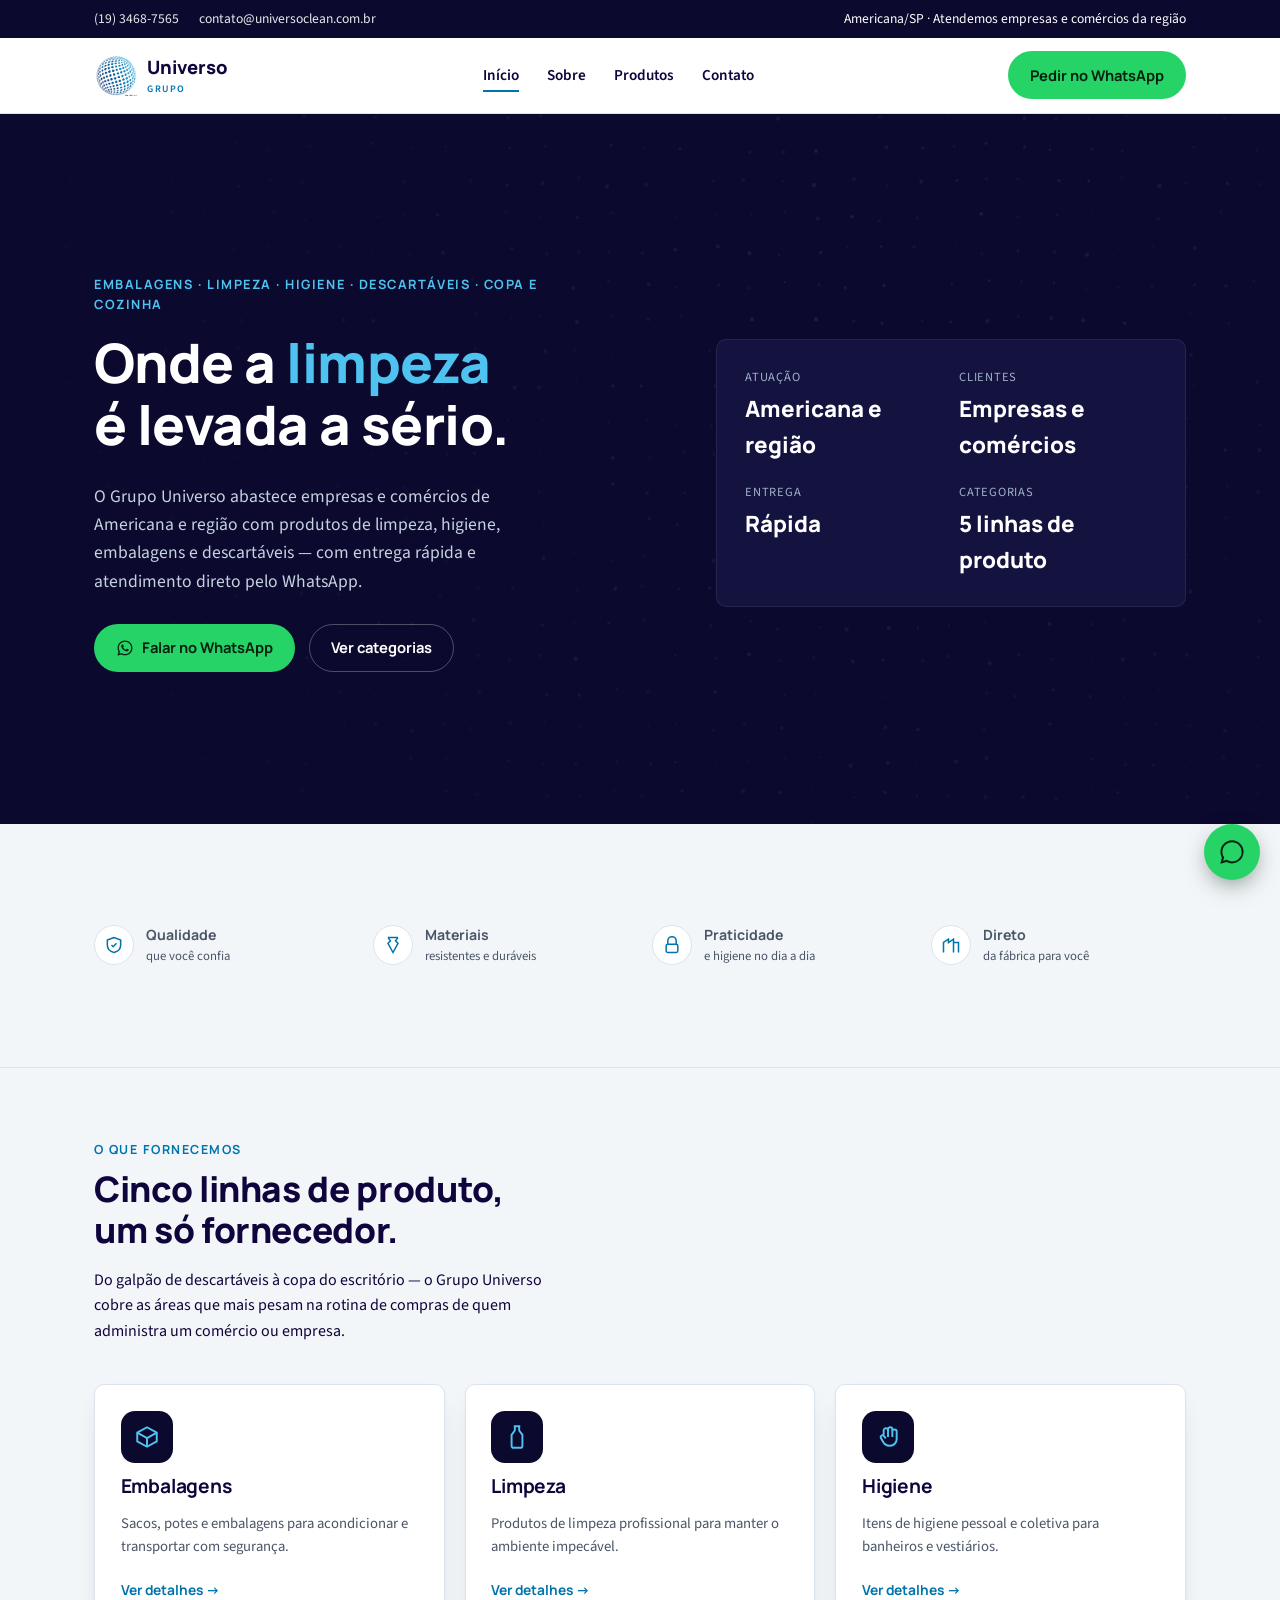
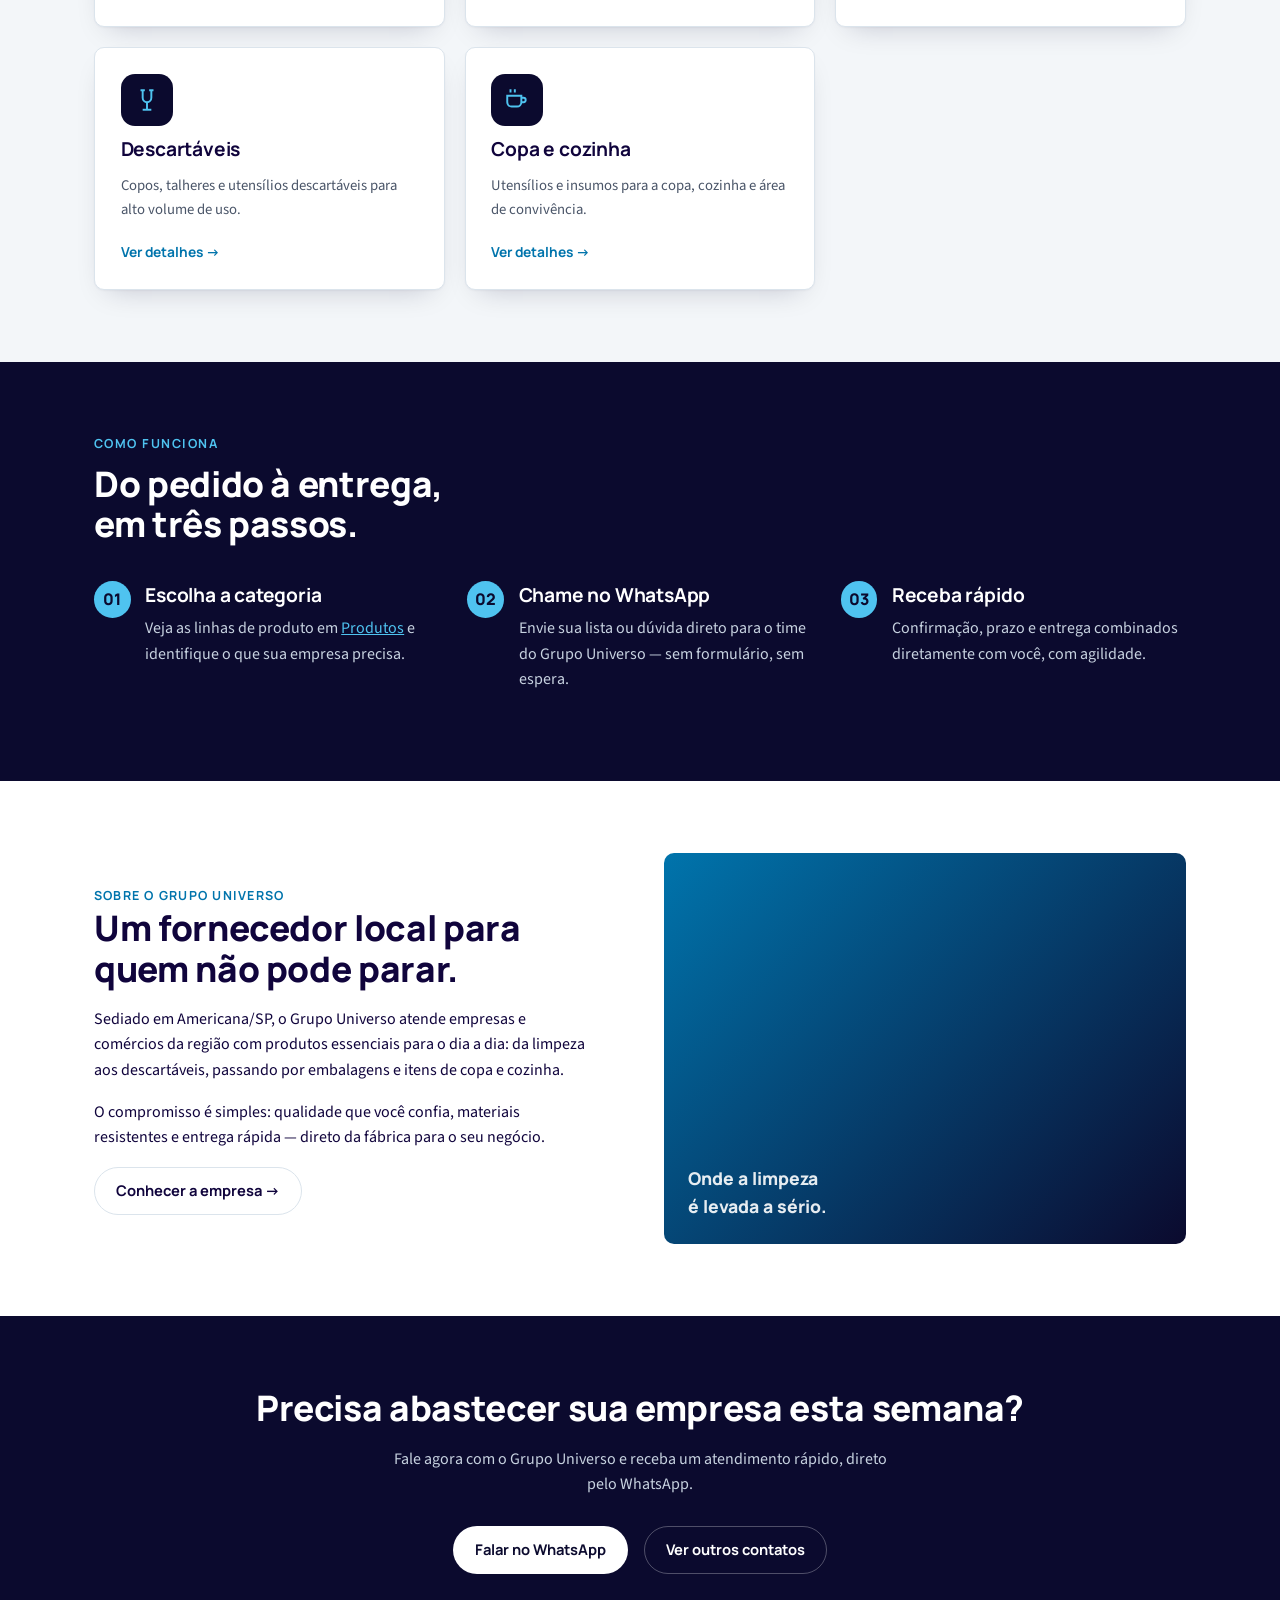
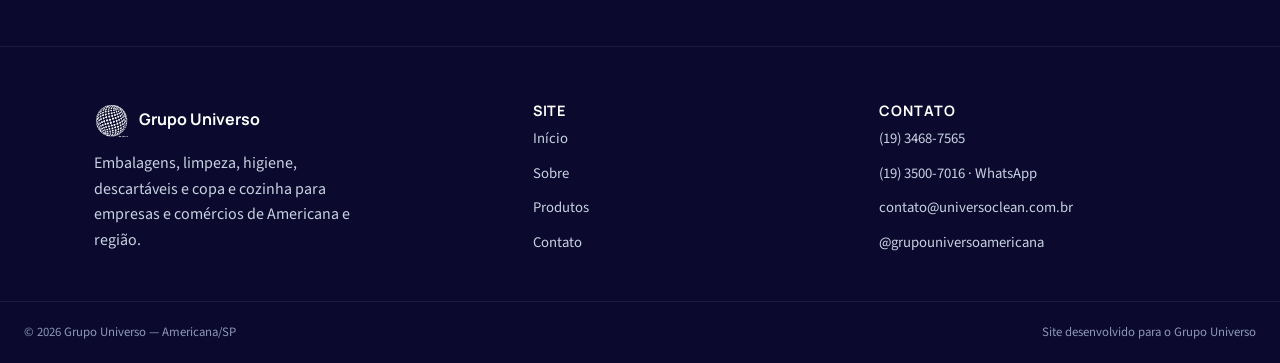
==== index.html @ 8474f7c8 "Site institucional Grupo Universo" ====
<!doctype html>
<html lang="pt-BR">
<head>
<meta charset="UTF-8">
<meta name="viewport" content="width=device-width, initial-scale=1.0">
<title>Grupo Universo — Embalagens, Limpeza e Descartáveis em Americana/SP</title>
<meta name="description" content="Grupo Universo: produtos de embalagens, limpeza, higiene, descartáveis e copa e cozinha para empresas e comércios. Entrega rápida em Americana/SP e região.">
<link rel="canonical" href="https://grupouniversoamericana.com/">
<meta property="og:type" content="website">
<meta property="og:locale" content="pt_BR">
<meta property="og:site_name" content="Grupo Universo">
<meta property="og:title" content="Grupo Universo — Embalagens, Limpeza e Descartáveis em Americana/SP">
<meta property="og:description" content="Produtos de embalagens, limpeza, higiene, descartáveis e copa e cozinha para empresas e comércios. Entrega rápida em Americana/SP e região.">
<meta property="og:url" content="https://grupouniversoamericana.com/">
<meta property="og:image" content="https://grupouniversoamericana.com/assets/logo.png">
<link rel="icon" href="assets/favicon-32.png" sizes="32x32">
<link rel="icon" href="assets/favicon-16.png" sizes="16x16">
<link rel="apple-touch-icon" href="assets/favicon-180.png">
<link rel="preconnect" href="https://fonts.googleapis.com">
<link rel="preconnect" href="https://fonts.gstatic.com" crossorigin>
<link href="https://fonts.googleapis.com/css2?family=Manrope:wght@700;800&family=Source+Sans+3:wght@400;600;700&display=swap" rel="stylesheet">
<link rel="stylesheet" href="css/style.css">
</head>
<body>

<div class="topbar">
  <div class="container">
    <div class="topbar-links">
      <a href="tel:+551934687565">(19) 3468-7565</a>
      <a href="mailto:contato@universoclean.com.br">contato@universoclean.com.br</a>
    </div>
    <div class="topbar-links">
      <span>Americana/SP · Atendemos empresas e comércios da região</span>
    </div>
  </div>
</div>

<header class="site">
  <div class="container">
    <a href="index.html" class="brand">
      <img src="assets/logo-icon.png" alt="">
      <span class="brand-word">Universo<span>Grupo</span></span>
    </a>
    <nav class="main" id="mainNav">
      <ul>
        <li><a href="index.html" aria-current="page">Início</a></li>
        <li><a href="sobre.html">Sobre</a></li>
        <li><a href="produtos.html">Produtos</a></li>
        <li><a href="contato.html">Contato</a></li>
      </ul>
    </nav>
    <div style="display:flex; align-items:center; gap:0.75rem;">
      <a class="btn btn-primary" href="https://wa.me/551935007016?text=Ol%C3%A1!%20Vim%20pelo%20site%20e%20quero%20fazer%20um%20pedido." target="_blank" rel="noopener">
        Pedir no WhatsApp
      </a>
      <button class="nav-toggle" id="navToggle" aria-label="Abrir menu" aria-expanded="false" aria-controls="mainNav">
        <svg viewBox="0 0 24 24" fill="none" stroke="currentColor" stroke-width="2" stroke-linecap="round"><line x1="3" y1="6" x2="21" y2="6"/><line x1="3" y1="12" x2="21" y2="12"/><line x1="3" y1="18" x2="21" y2="18"/></svg>
      </button>
    </div>
  </div>
</header>

<section class="hero">
  <canvas class="dotfield" id="dotfield" aria-hidden="true"></canvas>
  <div class="container">
    <div>
      <p class="eyebrow">Embalagens · Limpeza · Higiene · Descartáveis · Copa e cozinha</p>
      <h1>Onde a <em>limpeza</em> é levada a sério.</h1>
      <p class="lede">O Grupo Universo abastece empresas e comércios de Americana e região com produtos de limpeza, higiene, embalagens e descartáveis — com entrega rápida e atendimento direto pelo WhatsApp.</p>
      <div class="actions">
        <a class="btn btn-primary" href="https://wa.me/551935007016?text=Ol%C3%A1!%20Vim%20pelo%20site%20e%20quero%20fazer%20um%20pedido." target="_blank" rel="noopener">
          <svg viewBox="0 0 24 24" fill="currentColor" width="18" height="18"><path d="M12.04 2C6.58 2 2.13 6.45 2.13 11.91c0 1.75.46 3.39 1.26 4.81L2 22l5.42-1.42a9.87 9.87 0 0 0 4.62 1.17h.01c5.46 0 9.9-4.45 9.9-9.91C21.96 6.45 17.5 2 12.04 2Zm0 18.06h-.01a8.2 8.2 0 0 1-4.18-1.14l-.3-.18-3.12.82.83-3.04-.2-.31a8.19 8.19 0 0 1-1.26-4.3c0-4.53 3.69-8.22 8.24-8.22 2.2 0 4.27.86 5.82 2.41a8.16 8.16 0 0 1 2.41 5.82c0 4.54-3.69 8.14-8.23 8.14Zm4.52-6.16c-.25-.12-1.47-.72-1.7-.81-.23-.08-.39-.12-.56.13-.17.25-.64.81-.78.97-.14.17-.29.19-.54.06-.25-.12-1.04-.38-1.98-1.22-.73-.65-1.23-1.45-1.37-1.7-.14-.25-.02-.38.11-.5.11-.11.25-.29.37-.43.12-.15.16-.25.25-.42.08-.17.04-.31-.02-.43-.06-.12-.56-1.34-.76-1.84-.2-.48-.41-.42-.56-.42-.14 0-.31-.02-.48-.02-.17 0-.43.06-.66.31-.23.25-.86.84-.86 2.05 0 1.21.88 2.38 1 2.54.12.17 1.73 2.64 4.19 3.7.59.25 1.04.4 1.4.52.59.19 1.12.16 1.54.1.47-.07 1.47-.6 1.68-1.18.21-.58.21-1.08.15-1.18-.06-.1-.23-.16-.48-.28Z"/></svg>
          Falar no WhatsApp
        </a>
        <a class="btn btn-ghost" style="color:#fff; border-color:rgba(255,255,255,0.28);" href="produtos.html">Ver categorias</a>
      </div>
    </div>
    <div class="fact-card">
      <dl>
        <div><dt>Atuação</dt><dd>Americana e região</dd></div>
        <div><dt>Clientes</dt><dd>Empresas e comércios</dd></div>
        <div><dt>Entrega</dt><dd>Rápida</dd></div>
        <div><dt>Categorias</dt><dd>5 linhas de produto</dd></div>
      </dl>
    </div>
  </div>
</section>

<section class="trust-strip">
  <div class="container">
    <div class="trust-item">
      <span class="icon"><svg viewBox="0 0 24 24" fill="none" stroke="currentColor" stroke-width="1.8"><path d="M12 3 4 6v6c0 4.4 3.2 7.9 8 9 4.8-1.1 8-4.6 8-9V6l-8-3Z"/><path d="m9 12 2 2 4-4"/></svg></span>
      <span><strong>Qualidade</strong><span>que você confia</span></span>
    </div>
    <div class="trust-item">
      <span class="icon"><svg viewBox="0 0 24 24" fill="none" stroke="currentColor" stroke-width="1.8"><path d="m6 3 3 4-3 3 6 11 6-11-3-3 3-4"/><path d="M6 3h12"/></svg></span>
      <span><strong>Materiais</strong><span>resistentes e duráveis</span></span>
    </div>
    <div class="trust-item">
      <span class="icon"><svg viewBox="0 0 24 24" fill="none" stroke="currentColor" stroke-width="1.8"><path d="M7 11V7a5 5 0 0 1 10 0v4"/><rect x="5" y="11" width="14" height="10" rx="2"/></svg></span>
      <span><strong>Praticidade</strong><span>e higiene no dia a dia</span></span>
    </div>
    <div class="trust-item">
      <span class="icon"><svg viewBox="0 0 24 24" fill="none" stroke="currentColor" stroke-width="1.8"><path d="M3 21V9l6-4v4l6-4v16"/><path d="M15 9h6v12"/><path d="M9 13h.01M9 17h.01M18 13h.01M18 17h.01"/></svg></span>
      <span><strong>Direto</strong><span>da fábrica para você</span></span>
    </div>
  </div>
</section>

<section class="on-paper">
  <div class="container">
    <div class="section-head">
      <span class="eyebrow">O que fornecemos</span>
      <h2>Cinco linhas de produto, um só fornecedor.</h2>
      <p>Do galpão de descartáveis à copa do escritório — o Grupo Universo cobre as áreas que mais pesam na rotina de compras de quem administra um comércio ou empresa.</p>
    </div>
    <div class="cat-grid">
      <article class="cat-card">
        <span class="icon"><svg viewBox="0 0 24 24" fill="none" stroke="currentColor" stroke-width="1.8"><path d="M21 8 12 3 3 8v8l9 5 9-5V8Z"/><path d="M3 8l9 5 9-5"/><path d="M12 13v8"/></svg></span>
        <h3>Embalagens</h3>
        <p>Sacos, potes e embalagens para acondicionar e transportar com segurança.</p>
        <a class="cat-link" href="produtos.html#embalagens">Ver detalhes →</a>
      </article>
      <article class="cat-card">
        <span class="icon"><svg viewBox="0 0 24 24" fill="none" stroke="currentColor" stroke-width="1.8"><path d="M9 2h6M10 2v4l-3 4v10a2 2 0 0 0 2 2h6a2 2 0 0 0 2-2V10l-3-4V2"/></svg></span>
        <h3>Limpeza</h3>
        <p>Produtos de limpeza profissional para manter o ambiente impecável.</p>
        <a class="cat-link" href="produtos.html#limpeza">Ver detalhes →</a>
      </article>
      <article class="cat-card">
        <span class="icon"><svg viewBox="0 0 24 24" fill="none" stroke="currentColor" stroke-width="1.8"><path d="M8 10V6a2 2 0 1 1 4 0v6M12 10V5a2 2 0 1 1 4 0v7M16 11V7a2 2 0 1 1 4 0v7c0 3.3-2.7 6-6 6h-1a6 6 0 0 1-5-2.7L5.4 13a1.7 1.7 0 0 1 2.7-2l1.9 2.3"/></svg></span>
        <h3>Higiene</h3>
        <p>Itens de higiene pessoal e coletiva para banheiros e vestiários.</p>
        <a class="cat-link" href="produtos.html#higiene">Ver detalhes →</a>
      </article>
      <article class="cat-card">
        <span class="icon"><svg viewBox="0 0 24 24" fill="none" stroke="currentColor" stroke-width="1.8"><path d="M8 3v7a4 4 0 0 0 8 0V3M6 3h4M14 3h4"/><path d="M12 14v7"/><path d="M8 21h8"/></svg></span>
        <h3>Descartáveis</h3>
        <p>Copos, talheres e utensílios descartáveis para alto volume de uso.</p>
        <a class="cat-link" href="produtos.html#descartaveis">Ver detalhes →</a>
      </article>
      <article class="cat-card">
        <span class="icon"><svg viewBox="0 0 24 24" fill="none" stroke="currentColor" stroke-width="1.8"><path d="M3 8h13v6a4 4 0 0 1-4 4H7a4 4 0 0 1-4-4V8Z"/><path d="M16 10h2a2 2 0 1 1 0 4h-2"/><path d="M6 2v3M10 2v3"/></svg></span>
        <h3>Copa e cozinha</h3>
        <p>Utensílios e insumos para a copa, cozinha e área de convivência.</p>
        <a class="cat-link" href="produtos.html#copa-cozinha">Ver detalhes →</a>
      </article>
    </div>
  </div>
</section>

<section class="on-navy">
  <div class="container">
    <div class="section-head">
      <span class="eyebrow">Como funciona</span>
      <h2>Do pedido à entrega, em três passos.</h2>
    </div>
    <div class="steps">
      <div class="step">
        <h3>Escolha a categoria</h3>
        <p>Veja as linhas de produto em <a href="produtos.html" style="color:var(--sky-400);">Produtos</a> e identifique o que sua empresa precisa.</p>
      </div>
      <div class="step">
        <h3>Chame no WhatsApp</h3>
        <p>Envie sua lista ou dúvida direto para o time do Grupo Universo — sem formulário, sem espera.</p>
      </div>
      <div class="step">
        <h3>Receba rápido</h3>
        <p>Confirmação, prazo e entrega combinados diretamente com você, com agilidade.</p>
      </div>
    </div>
  </div>
</section>

<section>
  <div class="container split">
    <div>
      <span class="eyebrow" style="color:var(--blue-600); font-family:var(--font-display); font-weight:700; letter-spacing:0.1em; text-transform:uppercase; font-size:0.78rem;">Sobre o Grupo Universo</span>
      <h2>Um fornecedor local para quem não pode parar.</h2>
      <p>Sediado em Americana/SP, o Grupo Universo atende empresas e comércios da região com produtos essenciais para o dia a dia: da limpeza aos descartáveis, passando por embalagens e itens de copa e cozinha.</p>
      <p>O compromisso é simples: qualidade que você confia, materiais resistentes e entrega rápida — direto da fábrica para o seu negócio.</p>
      <a class="btn btn-ghost" href="sobre.html">Conhecer a empresa →</a>
    </div>
    <div class="art-swatch">
      <span>Onde a limpeza<br>é levada a sério.</span>
    </div>
  </div>
</section>

<section class="cta-band">
  <div class="container">
    <h2>Precisa abastecer sua empresa esta semana?</h2>
    <p>Fale agora com o Grupo Universo e receba um atendimento rápido, direto pelo WhatsApp.</p>
    <div class="actions">
      <a class="btn btn-light" href="https://wa.me/551935007016?text=Ol%C3%A1!%20Vim%20pelo%20site%20e%20quero%20fazer%20um%20pedido." target="_blank" rel="noopener">Falar no WhatsApp</a>
      <a class="btn btn-ghost" style="color:#fff; border-color:rgba(255,255,255,0.28);" href="contato.html">Ver outros contatos</a>
    </div>
  </div>
</section>

<footer class="site">
  <div class="container">
    <div>
      <div class="footer-brand">
        <img src="assets/logo-icon.png" alt="">
        <strong>Grupo Universo</strong>
      </div>
      <p style="color:#c7d2e0; max-width:34ch;">Embalagens, limpeza, higiene, descartáveis e copa e cozinha para empresas e comércios de Americana e região.</p>
    </div>
    <div>
      <h4>Site</h4>
      <ul>
        <li><a href="index.html">Início</a></li>
        <li><a href="sobre.html">Sobre</a></li>
        <li><a href="produtos.html">Produtos</a></li>
        <li><a href="contato.html">Contato</a></li>
      </ul>
    </div>
    <div>
      <h4>Contato</h4>
      <ul>
        <li><a href="tel:+551934687565">(19) 3468-7565</a></li>
        <li><a href="https://wa.me/551935007016" target="_blank" rel="noopener">(19) 3500-7016 · WhatsApp</a></li>
        <li><a href="mailto:contato@universoclean.com.br">contato@universoclean.com.br</a></li>
        <li><a href="https://www.instagram.com/grupouniversoamericana/" target="_blank" rel="noopener">@grupouniversoamericana</a></li>
      </ul>
    </div>
  </div>
  <div class="footer-bottom">
    <span>© <span id="year"></span> Grupo Universo — Americana/SP</span>
    <span>Site desenvolvido para o Grupo Universo</span>
  </div>
</footer>

<a class="wa-float" href="https://wa.me/551935007016?text=Ol%C3%A1!%20Vim%20pelo%20site%20e%20quero%20fazer%20um%20pedido." target="_blank" rel="noopener" aria-label="Falar no WhatsApp">
  <svg viewBox="0 0 24 24" fill="currentColor"><path d="M12.04 2C6.58 2 2.13 6.45 2.13 11.91c0 1.75.46 3.39 1.26 4.81L2 22l5.42-1.42a9.87 9.87 0 0 0 4.62 1.17h.01c5.46 0 9.9-4.45 9.9-9.91C21.96 6.45 17.5 2 12.04 2Zm0 18.06h-.01a8.2 8.2 0 0 1-4.18-1.14l-.3-.18-3.12.82.83-3.04-.2-.31a8.19 8.19 0 0 1-1.26-4.3c0-4.53 3.69-8.22 8.24-8.22 2.2 0 4.27.86 5.82 2.41a8.16 8.16 0 0 1 2.41 5.82c0 4.54-3.69 8.14-8.23 8.14Z"/></svg>
</a>

<script src="js/main.js"></script>
</body>
</html>
---- css/style.css ----
/* =========================================================
   Grupo Universo — design system
   Paleta extraída da identidade real (logo + posts do Instagram):
   azul-royal #007EBA -> índigo profundo #10043C, âmbar de selo #F3B02E
   ========================================================= */

:root {
  /* cor */
  --navy-950: #0b0a2e;   /* fundo profundo (hero, rodapé) */
  --navy-900: #14123f;   /* superfície navy secundária */
  --navy-800: #1d1a52;   /* cards sobre navy */
  --ink: #10043c;        /* texto em fundo claro (cor real do wordmark) */
  --blue-600: #0074ac;   /* azul da marca (dos pontos do globo), ajustado para contraste AA em texto */
  --blue-500: #0068a4;
  --sky-400: #4fc3f0;    /* realce claro, títulos sobre navy */
  --amber-400: #f3b02e;  /* selo / CTA quente, uso comedido */
  --paper: #f3f6f9;      /* fundo claro, neutro frio */
  --paper-dim: #e7edf3;
  --white: #ffffff;
  --line: #dbe4ec;
  --text-dim: #4a5568;

  /* tipo */
  --font-display: "Manrope", "Segoe UI", sans-serif;
  --font-body: "Source Sans 3", "Segoe UI", sans-serif;

  /* layout */
  --max-w: 1140px;
  --radius: 10px;
  --shadow: 0 1px 2px rgba(11, 10, 46, 0.04), 0 12px 28px -14px rgba(11, 10, 46, 0.22);
}

* { box-sizing: border-box; }
html { scroll-behavior: smooth; }

body {
  margin: 0;
  background: var(--white);
  color: var(--ink);
  font-family: var(--font-body);
  line-height: 1.6;
  -webkit-font-smoothing: antialiased;
}

img { max-width: 100%; display: block; }

a { color: inherit; }

h1, h2, h3, h4 {
  font-family: var(--font-display);
  line-height: 1.15;
  margin: 0 0 0.5em;
  text-wrap: balance;
  letter-spacing: -0.01em;
}

h1 { font-size: clamp(2.1rem, 4.4vw, 3.4rem); font-weight: 800; }
h2 { font-size: clamp(1.6rem, 3vw, 2.2rem); font-weight: 800; }
h3 { font-size: 1.2rem; font-weight: 700; }

p { margin: 0 0 1em; max-width: 62ch; }
p.lede { font-size: 1.1rem; color: var(--text-dim); }

.container {
  max-width: var(--max-w);
  margin: 0 auto;
  padding: 0 1.5rem;
}

:focus-visible {
  outline: 3px solid var(--amber-400);
  outline-offset: 2px;
}

@media (prefers-reduced-motion: reduce) {
  html { scroll-behavior: auto; }
  * { animation-duration: 0.001ms !important; transition-duration: 0.001ms !important; }
}

/* ---------- top bar ---------- */
.topbar {
  background: var(--navy-950);
  color: var(--white);
  font-size: 0.85rem;
}
.topbar .container {
  display: flex;
  justify-content: space-between;
  align-items: center;
  gap: 1rem;
  padding-top: 0.5rem;
  padding-bottom: 0.5rem;
  flex-wrap: wrap;
}
.topbar a { text-decoration: none; opacity: 0.9; }
.topbar a:hover { opacity: 1; text-decoration: underline; }
.topbar .topbar-links { display: flex; gap: 1.25rem; flex-wrap: wrap; }

/* ---------- header / nav ---------- */
header.site {
  background: var(--white);
  border-bottom: 1px solid var(--line);
  position: sticky;
  top: 0;
  z-index: 40;
}
header.site .container {
  display: flex;
  align-items: center;
  justify-content: space-between;
  padding-top: 0.85rem;
  padding-bottom: 0.85rem;
}
.brand { display: flex; align-items: center; gap: 0.6rem; text-decoration: none; }
.brand img { height: 42px; width: auto; }
.brand-word { font-family: var(--font-display); font-weight: 800; font-size: 1.15rem; color: var(--ink); }
.brand-word span { display: block; font-family: var(--font-body); font-weight: 600; font-size: 0.62rem; letter-spacing: 0.14em; color: var(--blue-600); text-transform: uppercase; }

nav.main { display: flex; align-items: center; gap: 2rem; }
nav.main ul { list-style: none; display: flex; gap: 1.75rem; margin: 0; padding: 0; }
nav.main a {
  text-decoration: none;
  font-weight: 600;
  font-size: 0.95rem;
  color: var(--ink);
  padding: 0.3rem 0;
  border-bottom: 2px solid transparent;
}
nav.main a:hover, nav.main a[aria-current="page"] { border-color: var(--blue-600); }

.btn {
  display: inline-flex;
  align-items: center;
  gap: 0.5rem;
  font-family: var(--font-display);
  font-weight: 700;
  font-size: 0.92rem;
  padding: 0.7rem 1.3rem;
  border-radius: 100px;
  text-decoration: none;
  border: 1px solid transparent;
  cursor: pointer;
  white-space: nowrap;
}
.btn-primary { background: #25d366; color: #06210f; }
.btn-primary:hover { background: #1fbd5a; }
.btn-ghost { background: transparent; border-color: var(--line); color: var(--ink); }
.btn-ghost:hover { border-color: var(--blue-600); color: var(--blue-600); }
.btn-light { background: var(--white); color: var(--navy-950); }
.btn-light:hover { background: var(--paper-dim); }

.nav-toggle {
  display: none;
  background: none;
  border: 1px solid var(--line);
  border-radius: 8px;
  width: 42px;
  height: 42px;
  align-items: center;
  justify-content: center;
  cursor: pointer;
}
.nav-toggle svg { width: 20px; height: 20px; }

/* ---------- hero ---------- */
.hero {
  position: relative;
  background: var(--navy-950);
  color: var(--white);
  overflow: hidden;
}
.hero canvas.dotfield {
  position: absolute;
  inset: 0;
  width: 100%;
  height: 100%;
  opacity: 0.55;
}
.hero .container {
  position: relative;
  padding: 5.5rem 1.5rem 5rem;
  display: grid;
  grid-template-columns: 1.1fr 0.9fr;
  gap: 3rem;
  align-items: center;
}
.hero .eyebrow {
  font-family: var(--font-display);
  font-size: 0.8rem;
  font-weight: 700;
  letter-spacing: 0.12em;
  text-transform: uppercase;
  color: var(--sky-400);
  margin-bottom: 1rem;
}
.hero h1 { color: var(--white); }
.hero h1 em { color: var(--sky-400); font-style: normal; }
.hero p.lede { color: #c7d2e0; max-width: 46ch; }
.hero .actions { display: flex; gap: 0.9rem; margin-top: 1.75rem; flex-wrap: wrap; }
.hero .fact-card {
  background: var(--navy-900);
  border: 1px solid rgba(255,255,255,0.08);
  border-radius: var(--radius);
  padding: 1.75rem;
}
.hero .fact-card dl { display: grid; grid-template-columns: 1fr 1fr; gap: 1.25rem 1rem; margin: 0; }
.hero .fact-card dt { font-size: 0.78rem; color: #9fb0c9; text-transform: uppercase; letter-spacing: 0.06em; }
.hero .fact-card dd { margin: 0.2rem 0 0; font-family: var(--font-display); font-weight: 800; font-size: 1.4rem; color: var(--white); }

@media (max-width: 860px) {
  .hero .container { grid-template-columns: 1fr; padding-top: 3rem; padding-bottom: 3rem; }
}

/* ---------- trust strip ---------- */
.trust-strip { background: var(--paper); border-bottom: 1px solid var(--line); }
.trust-strip .container {
  padding: 1.75rem 1.5rem;
  display: grid;
  grid-template-columns: repeat(4, 1fr);
  gap: 1.5rem;
}
.trust-item { display: flex; align-items: center; gap: 0.75rem; }
.trust-item .icon {
  flex: none;
  width: 40px; height: 40px;
  border-radius: 50%;
  background: var(--white);
  border: 1px solid var(--line);
  display: flex; align-items: center; justify-content: center;
  color: var(--blue-600);
}
.trust-item .icon svg { width: 20px; height: 20px; }
.trust-item strong { display: block; font-size: 0.88rem; font-family: var(--font-display); }
.trust-item span { font-size: 0.8rem; color: var(--text-dim); }

@media (max-width: 860px) {
  .trust-strip .container { grid-template-columns: repeat(2, 1fr); }
}

/* ---------- section shell ---------- */
section { padding: 4.5rem 0; }
.section-head { max-width: 60ch; margin-bottom: 2.5rem; }
.section-head .eyebrow {
  font-family: var(--font-display);
  font-size: 0.78rem;
  font-weight: 700;
  letter-spacing: 0.12em;
  text-transform: uppercase;
  color: var(--blue-600);
  margin-bottom: 0.6rem;
  display: block;
}
.on-navy { background: var(--navy-950); color: var(--white); }
.on-navy p { color: #c7d2e0; }
.on-navy .section-head .eyebrow { color: var(--sky-400); }
.on-paper { background: var(--paper); }

/* ---------- category grid ---------- */
.cat-grid {
  display: grid;
  grid-template-columns: repeat(3, 1fr);
  gap: 1.25rem;
}
@media (max-width: 900px) {
  .cat-grid { grid-template-columns: repeat(2, 1fr); }
}
@media (max-width: 560px) {
  .cat-grid { grid-template-columns: 1fr; }
}
.cat-card {
  background: var(--white);
  border: 1px solid var(--line);
  border-radius: var(--radius);
  padding: 1.6rem;
  box-shadow: var(--shadow);
  display: flex;
  flex-direction: column;
  gap: 0.75rem;
}
.cat-card .icon {
  width: 52px; height: 52px;
  border-radius: 14px;
  background: var(--navy-950);
  color: var(--sky-400);
  display: flex; align-items: center; justify-content: center;
}
.cat-card .icon svg { width: 26px; height: 26px; }
.cat-card h3 { margin-bottom: 0.15rem; }
.cat-card p { font-size: 0.92rem; color: var(--text-dim); margin-bottom: 0.5rem; }
.cat-card .cat-link {
  margin-top: auto;
  font-family: var(--font-display);
  font-weight: 700;
  font-size: 0.86rem;
  color: var(--blue-600);
  text-decoration: none;
  display: inline-flex;
  align-items: center;
  gap: 0.35rem;
}
.cat-card .cat-link:hover { text-decoration: underline; }

/* ---------- steps ---------- */
.steps { display: grid; grid-template-columns: repeat(3, 1fr); gap: 1.75rem; counter-reset: step; }
.step { position: relative; padding-left: 3.2rem; }
.step::before {
  counter-increment: step;
  content: counter(step, decimal-leading-zero);
  position: absolute;
  left: 0; top: -0.2rem;
  font-family: var(--font-display);
  font-weight: 800;
  font-size: 1rem;
  color: var(--navy-950);
  background: var(--sky-400);
  width: 2.3rem; height: 2.3rem;
  border-radius: 50%;
  display: flex; align-items: center; justify-content: center;
}
@media (max-width: 780px) {
  .steps { grid-template-columns: 1fr; }
}

/* ---------- about teaser / split ---------- */
.split { display: grid; grid-template-columns: 1fr 1fr; gap: 3rem; align-items: center; }
.split img, .split .art { border-radius: var(--radius); }
.art-swatch {
  aspect-ratio: 4/3;
  border-radius: var(--radius);
  background: linear-gradient(135deg, var(--blue-600), var(--navy-950));
  position: relative;
  overflow: hidden;
  display: flex;
  align-items: flex-end;
  padding: 1.5rem;
}
.art-swatch span {
  font-family: var(--font-display);
  font-weight: 800;
  color: rgba(255,255,255,0.9);
  font-size: 1.1rem;
}
@media (max-width: 860px) {
  .split { grid-template-columns: 1fr; }
}

/* ---------- CTA band ---------- */
.cta-band {
  background: var(--navy-950);
  color: var(--white);
  text-align: center;
}
.cta-band h2 { color: var(--white); }
.cta-band p { color: #c7d2e0; margin: 0 auto 1.75rem; }
.cta-band .actions { display: flex; justify-content: center; gap: 1rem; flex-wrap: wrap; }

/* ---------- footer ---------- */
footer.site {
  background: var(--navy-950);
  color: #c7d2e0;
  border-top: 1px solid rgba(255,255,255,0.08);
}
footer.site .container {
  padding: 3.5rem 1.5rem 2rem;
  display: grid;
  grid-template-columns: 1.3fr 1fr 1fr;
  gap: 2.5rem;
}
footer.site h4 { color: var(--white); font-size: 0.9rem; text-transform: uppercase; letter-spacing: 0.06em; }
footer.site ul { list-style: none; margin: 0; padding: 0; display: flex; flex-direction: column; gap: 0.55rem; }
footer.site a { text-decoration: none; color: #c7d2e0; font-size: 0.92rem; }
footer.site a:hover { color: var(--white); }
.footer-brand { display: flex; align-items: center; gap: 0.6rem; margin-bottom: 0.9rem; }
.footer-brand img { height: 34px; filter: brightness(0) invert(1); }
.footer-brand strong { font-family: var(--font-display); color: var(--white); }
.footer-bottom {
  border-top: 1px solid rgba(255,255,255,0.08);
  padding: 1.25rem 1.5rem;
  font-size: 0.8rem;
  color: #8b98b3;
  display: flex;
  justify-content: space-between;
  flex-wrap: wrap;
  gap: 0.5rem;
}
@media (max-width: 780px) {
  footer.site .container { grid-template-columns: 1fr; }
}

/* ---------- whatsapp float ---------- */
.wa-float {
  position: fixed;
  right: 1.25rem;
  bottom: 1.25rem;
  z-index: 50;
  background: #25d366;
  color: #06210f;
  width: 56px;
  height: 56px;
  border-radius: 50%;
  display: flex;
  align-items: center;
  justify-content: center;
  text-decoration: none;
  box-shadow: 0 8px 24px -6px rgba(6, 33, 15, 0.55);
}
.wa-float svg { width: 28px; height: 28px; }

/* ---------- page hero (inner pages) ---------- */
.page-hero {
  background: var(--navy-950);
  color: var(--white);
  padding: 3.25rem 0;
}
.page-hero .eyebrow { color: var(--sky-400); font-family: var(--font-display); font-weight: 700; letter-spacing: 0.1em; text-transform: uppercase; font-size: 0.8rem; }
.page-hero h1 { color: var(--white); margin-top: 0.5rem; }
.page-hero p { color: #c7d2e0; }

/* ---------- product detail blocks ---------- */
.product-block {
  display: grid;
  grid-template-columns: 200px 1fr;
  gap: 2rem;
  align-items: start;
  padding: 2.5rem 0;
  border-bottom: 1px solid var(--line);
}
.product-block:last-child { border-bottom: none; }
.product-block .icon {
  width: 96px; height: 96px;
  border-radius: 20px;
  background: var(--navy-950);
  color: var(--sky-400);
  display: flex; align-items: center; justify-content: center;
}
.product-block .icon svg { width: 48px; height: 48px; }
.product-block ul.items {
  list-style: none;
  margin: 0.75rem 0 1rem;
  padding: 0;
  display: flex;
  flex-wrap: wrap;
  gap: 0.5rem;
}
.product-block ul.items li {
  background: var(--paper);
  border: 1px solid var(--line);
  border-radius: 100px;
  padding: 0.3rem 0.85rem;
  font-size: 0.85rem;
  color: var(--text-dim);
}
@media (max-width: 700px) {
  .product-block { grid-template-columns: 1fr; }
}

/* ---------- contact page ---------- */
.contact-grid { display: grid; grid-template-columns: 1fr 1fr; gap: 3rem; }
.contact-card {
  background: var(--paper);
  border: 1px solid var(--line);
  border-radius: var(--radius);
  padding: 1.75rem;
  display: flex;
  gap: 1rem;
  align-items: flex-start;
}
.contact-card .icon {
  flex: none;
  width: 44px; height: 44px;
  border-radius: 12px;
  background: var(--navy-950);
  color: var(--sky-400);
  display: flex; align-items: center; justify-content: center;
}
.contact-card .icon svg { width: 22px; height: 22px; }
.contact-card h3 { margin-bottom: 0.25rem; }
.contact-card a { color: var(--blue-600); text-decoration: none; font-weight: 600; }
.contact-card a:hover { text-decoration: underline; }
.contact-list { display: flex; flex-direction: column; gap: 1rem; }
.map-frame {
  border: 1px solid var(--line);
  border-radius: var(--radius);
  overflow: hidden;
  height: 100%;
  min-height: 320px;
}
.map-frame iframe { width: 100%; height: 100%; min-height: 320px; border: 0; }
@media (max-width: 860px) {
  .contact-grid { grid-template-columns: 1fr; }
}

/* ---------- mobile nav ---------- */
@media (max-width: 900px) {
  nav.main ul { display: none; }
  .nav-toggle { display: flex; }
  header.site .btn-primary { display: none; }
  nav.main.open ul {
    display: flex;
    flex-direction: column;
    position: absolute;
    top: 100%;
    left: 0;
    right: 0;
    background: var(--white);
    border-bottom: 1px solid var(--line);
    padding: 1rem 1.5rem 1.5rem;
    gap: 1rem;
    box-shadow: var(--shadow);
  }
  header.site { position: relative; }
  header.site .container { position: relative; }
}
@media (max-width: 560px) {
  .topbar .topbar-links:last-child { display: none; }
  .brand-word { font-size: 1rem; }
}
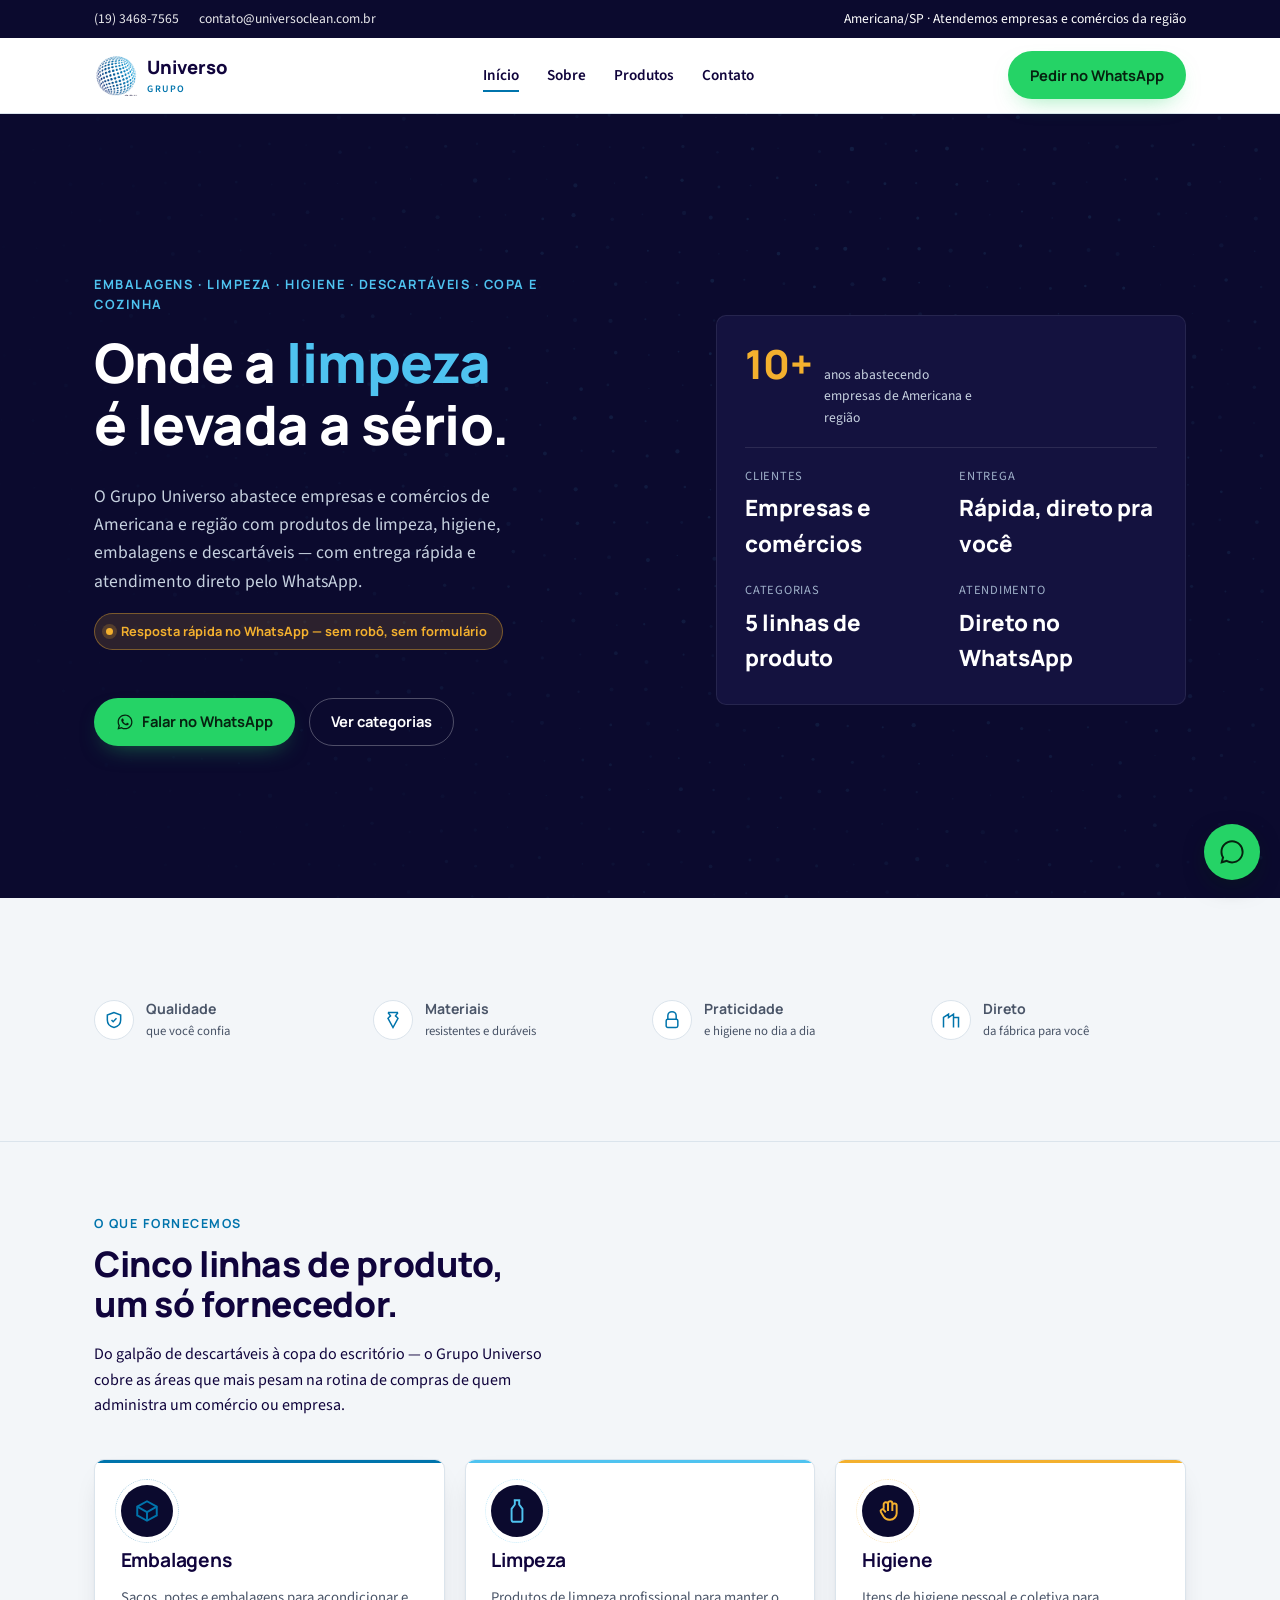
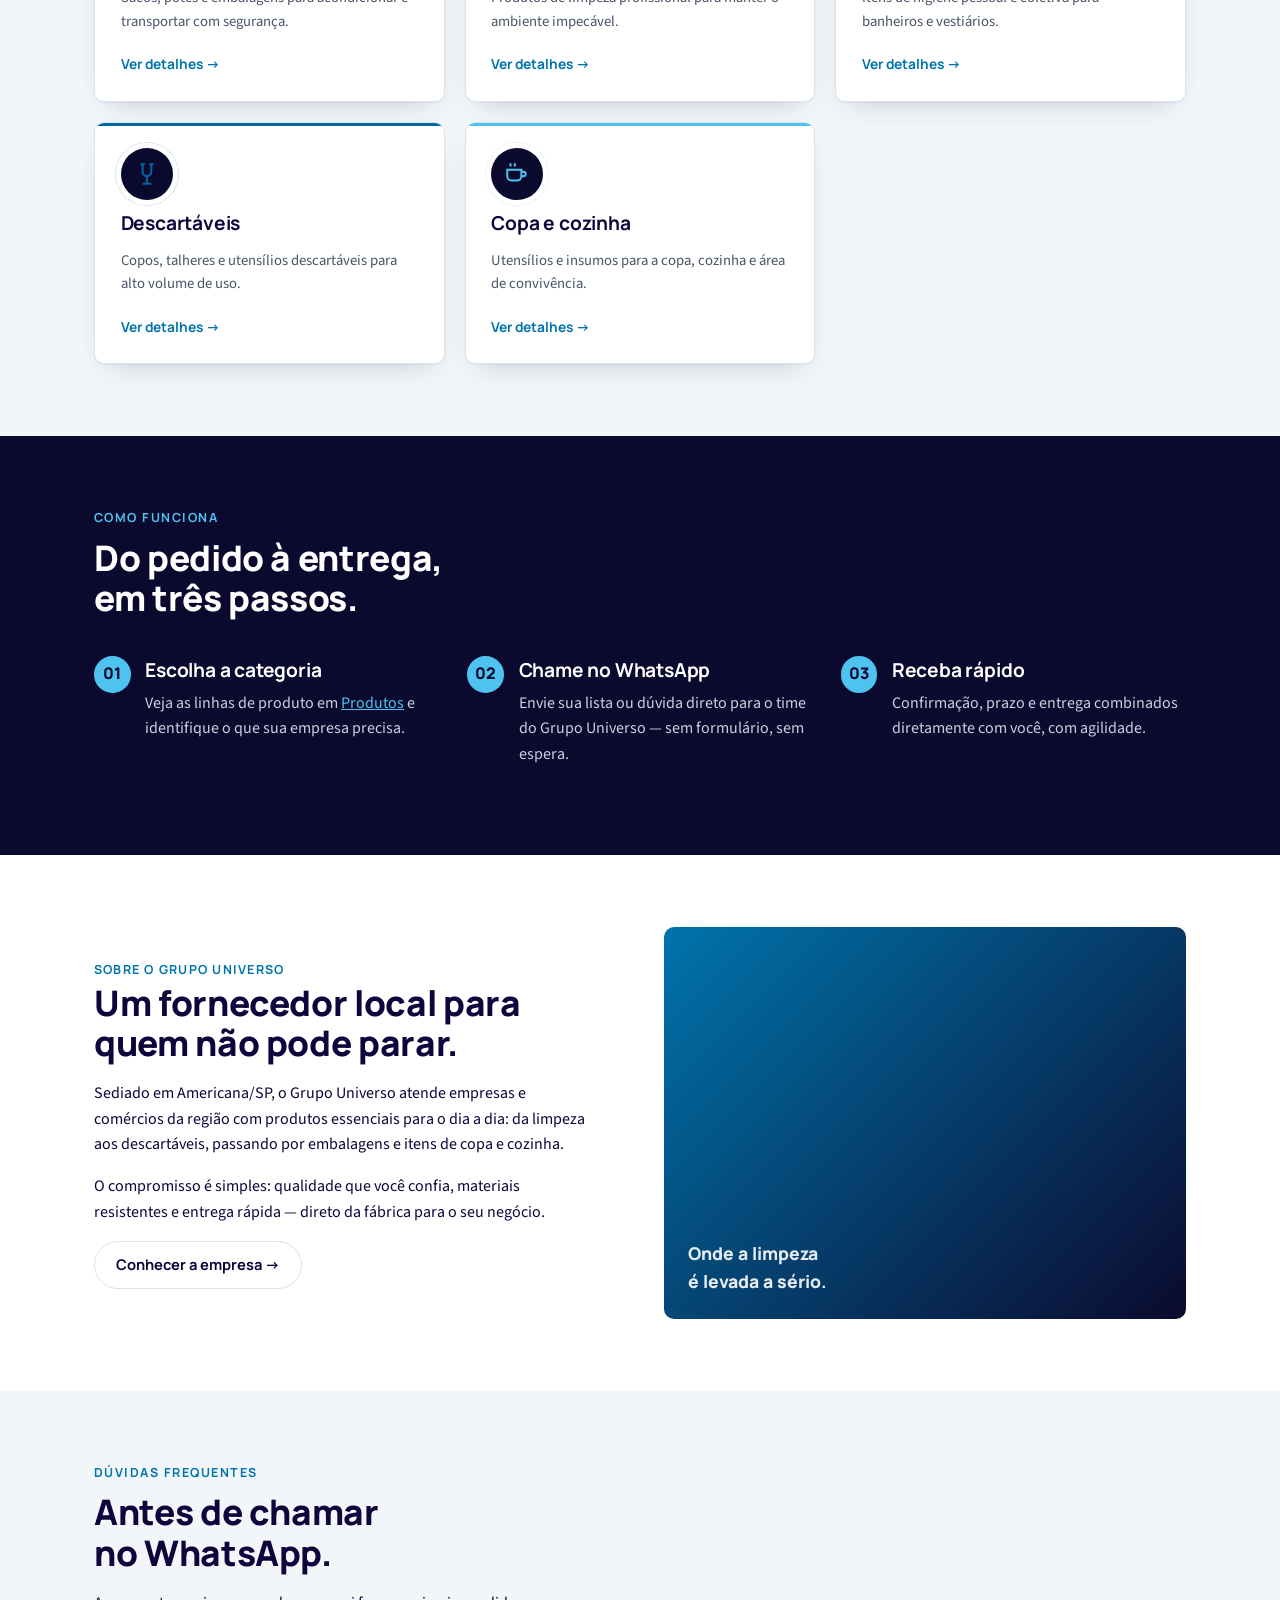
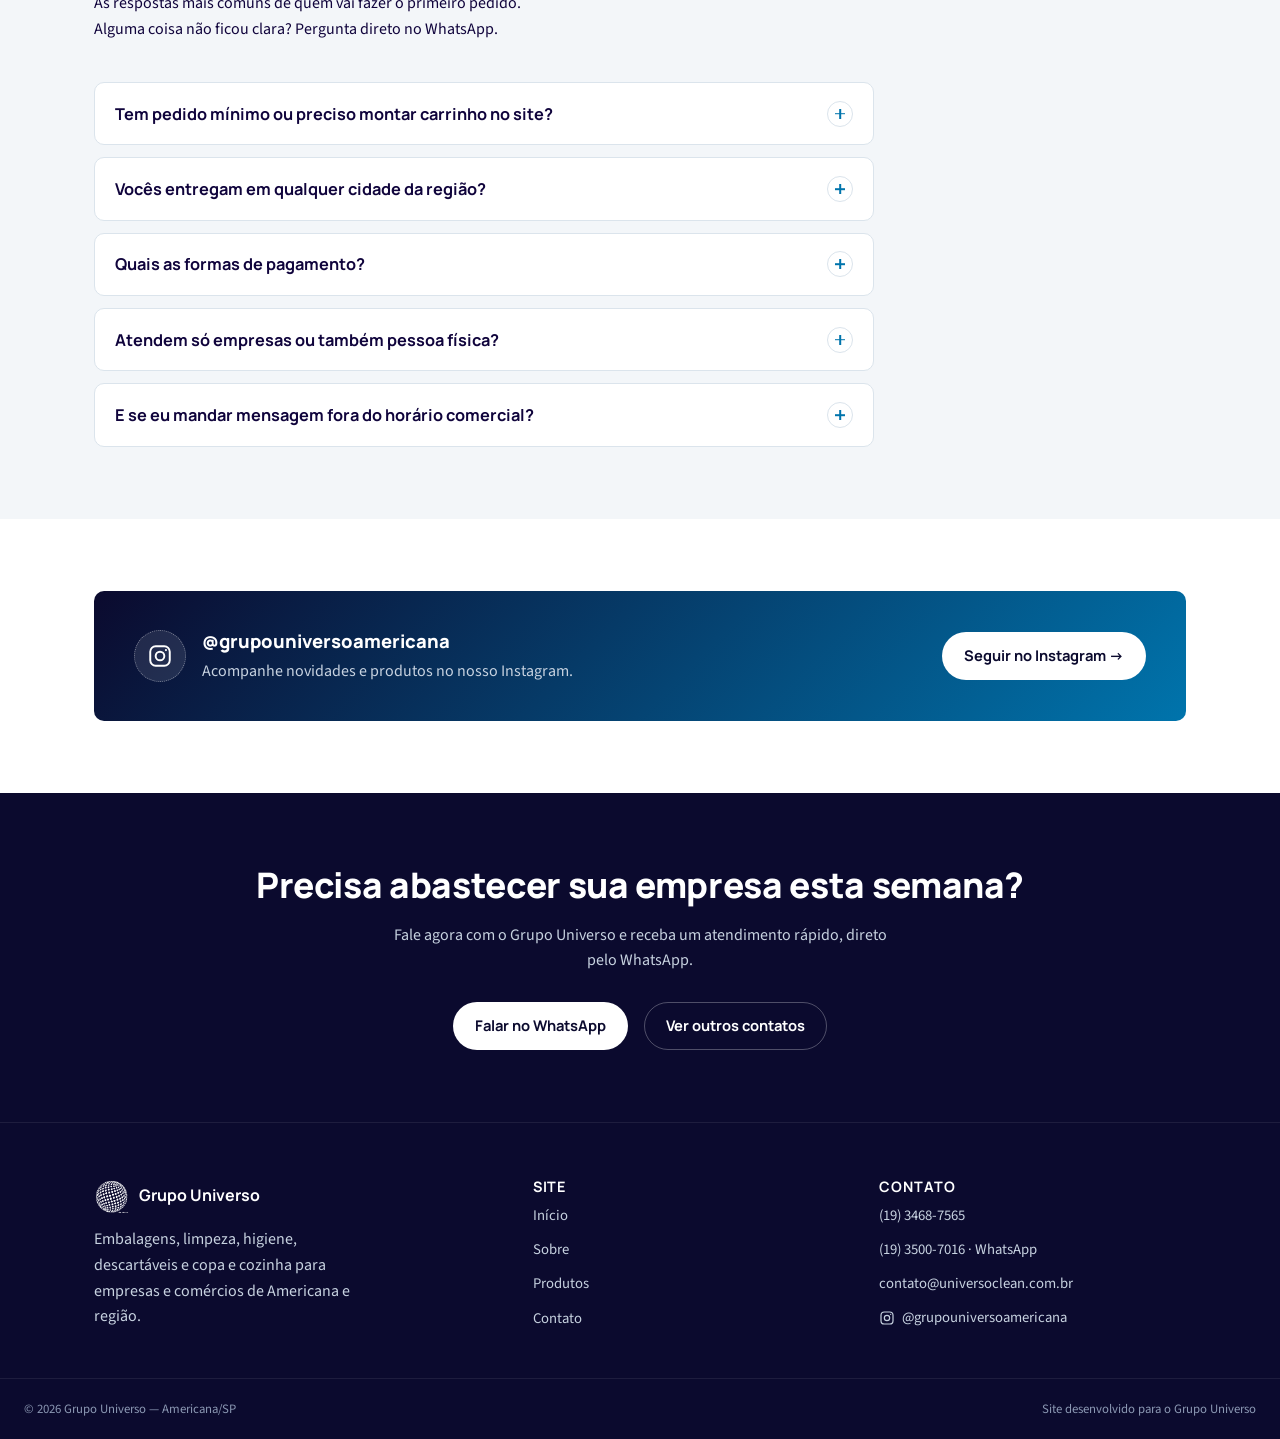
==== commit d2f64691: "Evolui design e conversão do site: identidade visual, FAQ, CTA mobile fixo - Ícones e divisores pass" ====
--- a/index.html
+++ b/index.html
@@ -20,6 +20,27 @@
 <link rel="preconnect" href="https://fonts.gstatic.com" crossorigin>
 <link href="https://fonts.googleapis.com/css2?family=Manrope:wght@700;800&family=Source+Sans+3:wght@400;600;700&display=swap" rel="stylesheet">
 <link rel="stylesheet" href="css/style.css">
+<script type="application/ld+json">
+{
+  "@context": "https://schema.org",
+  "@type": "Store",
+  "name": "Grupo Universo",
+  "image": "https://grupouniversoamericana.com/assets/logo.png",
+  "url": "https://grupouniversoamericana.com/",
+  "telephone": "+551934687565",
+  "email": "contato@universoclean.com.br",
+  "address": {
+    "@type": "PostalAddress",
+    "streetAddress": "Estrada da Servidão Bom Recreio, 530 — Galpão 05",
+    "addressLocality": "Americana",
+    "addressRegion": "SP",
+    "postalCode": "13478-840",
+    "addressCountry": "BR"
+  },
+  "areaServed": "Americana e região",
+  "sameAs": ["https://www.instagram.com/grupouniversoamericana/"]
+}
+</script>
 </head>
 <body>
 
@@ -67,6 +88,7 @@
       <p class="eyebrow">Embalagens · Limpeza · Higiene · Descartáveis · Copa e cozinha</p>
       <h1>Onde a <em>limpeza</em> é levada a sério.</h1>
       <p class="lede">O Grupo Universo abastece empresas e comércios de Americana e região com produtos de limpeza, higiene, embalagens e descartáveis — com entrega rápida e atendimento direto pelo WhatsApp.</p>
+      <span class="badge badge-amber" style="margin-bottom:1.25rem;"><span class="dot"></span>Resposta rápida no WhatsApp — sem robô, sem formulário</span>
       <div class="actions">
         <a class="btn btn-primary" href="https://wa.me/551935007016?text=Ol%C3%A1!%20Vim%20pelo%20site%20e%20quero%20fazer%20um%20pedido." target="_blank" rel="noopener">
           <svg viewBox="0 0 24 24" fill="currentColor" width="18" height="18"><path d="M12.04 2C6.58 2 2.13 6.45 2.13 11.91c0 1.75.46 3.39 1.26 4.81L2 22l5.42-1.42a9.87 9.87 0 0 0 4.62 1.17h.01c5.46 0 9.9-4.45 9.9-9.91C21.96 6.45 17.5 2 12.04 2Zm0 18.06h-.01a8.2 8.2 0 0 1-4.18-1.14l-.3-.18-3.12.82.83-3.04-.2-.31a8.19 8.19 0 0 1-1.26-4.3c0-4.53 3.69-8.22 8.24-8.22 2.2 0 4.27.86 5.82 2.41a8.16 8.16 0 0 1 2.41 5.82c0 4.54-3.69 8.14-8.23 8.14Zm4.52-6.16c-.25-.12-1.47-.72-1.7-.81-.23-.08-.39-.12-.56.13-.17.25-.64.81-.78.97-.14.17-.29.19-.54.06-.25-.12-1.04-.38-1.98-1.22-.73-.65-1.23-1.45-1.37-1.7-.14-.25-.02-.38.11-.5.11-.11.25-.29.37-.43.12-.15.16-.25.25-.42.08-.17.04-.31-.02-.43-.06-.12-.56-1.34-.76-1.84-.2-.48-.41-.42-.56-.42-.14 0-.31-.02-.48-.02-.17 0-.43.06-.66.31-.23.25-.86.84-.86 2.05 0 1.21.88 2.38 1 2.54.12.17 1.73 2.64 4.19 3.7.59.25 1.04.4 1.4.52.59.19 1.12.16 1.54.1.47-.07 1.47-.6 1.68-1.18.21-.58.21-1.08.15-1.18-.06-.1-.23-.16-.48-.28Z"/></svg>
@@ -76,31 +98,35 @@
       </div>
     </div>
     <div class="fact-card">
+      <div class="fact-highlight">
+        <strong>10+</strong>
+        <span>anos abastecendo empresas de Americana e região</span>
+      </div>
       <dl>
-        <div><dt>Atuação</dt><dd>Americana e região</dd></div>
         <div><dt>Clientes</dt><dd>Empresas e comércios</dd></div>
-        <div><dt>Entrega</dt><dd>Rápida</dd></div>
+        <div><dt>Entrega</dt><dd>Rápida, direto pra você</dd></div>
         <div><dt>Categorias</dt><dd>5 linhas de produto</dd></div>
+        <div><dt>Atendimento</dt><dd>Direto no WhatsApp</dd></div>
       </dl>
     </div>
   </div>
 </section>
 
 <section class="trust-strip">
-  <div class="container">
-    <div class="trust-item">
+  <div class="container stagger">
+    <div class="trust-item reveal">
       <span class="icon"><svg viewBox="0 0 24 24" fill="none" stroke="currentColor" stroke-width="1.8"><path d="M12 3 4 6v6c0 4.4 3.2 7.9 8 9 4.8-1.1 8-4.6 8-9V6l-8-3Z"/><path d="m9 12 2 2 4-4"/></svg></span>
       <span><strong>Qualidade</strong><span>que você confia</span></span>
     </div>
-    <div class="trust-item">
+    <div class="trust-item reveal">
       <span class="icon"><svg viewBox="0 0 24 24" fill="none" stroke="currentColor" stroke-width="1.8"><path d="m6 3 3 4-3 3 6 11 6-11-3-3 3-4"/><path d="M6 3h12"/></svg></span>
       <span><strong>Materiais</strong><span>resistentes e duráveis</span></span>
     </div>
-    <div class="trust-item">
+    <div class="trust-item reveal">
       <span class="icon"><svg viewBox="0 0 24 24" fill="none" stroke="currentColor" stroke-width="1.8"><path d="M7 11V7a5 5 0 0 1 10 0v4"/><rect x="5" y="11" width="14" height="10" rx="2"/></svg></span>
       <span><strong>Praticidade</strong><span>e higiene no dia a dia</span></span>
     </div>
-    <div class="trust-item">
+    <div class="trust-item reveal">
       <span class="icon"><svg viewBox="0 0 24 24" fill="none" stroke="currentColor" stroke-width="1.8"><path d="M3 21V9l6-4v4l6-4v16"/><path d="M15 9h6v12"/><path d="M9 13h.01M9 17h.01M18 13h.01M18 17h.01"/></svg></span>
       <span><strong>Direto</strong><span>da fábrica para você</span></span>
     </div>
@@ -114,32 +140,32 @@
       <h2>Cinco linhas de produto, um só fornecedor.</h2>
       <p>Do galpão de descartáveis à copa do escritório — o Grupo Universo cobre as áreas que mais pesam na rotina de compras de quem administra um comércio ou empresa.</p>
     </div>
-    <div class="cat-grid">
-      <article class="cat-card">
+    <div class="cat-grid stagger">
+      <article class="cat-card reveal">
         <span class="icon"><svg viewBox="0 0 24 24" fill="none" stroke="currentColor" stroke-width="1.8"><path d="M21 8 12 3 3 8v8l9 5 9-5V8Z"/><path d="M3 8l9 5 9-5"/><path d="M12 13v8"/></svg></span>
         <h3>Embalagens</h3>
         <p>Sacos, potes e embalagens para acondicionar e transportar com segurança.</p>
         <a class="cat-link" href="produtos.html#embalagens">Ver detalhes →</a>
       </article>
-      <article class="cat-card">
+      <article class="cat-card reveal">
         <span class="icon"><svg viewBox="0 0 24 24" fill="none" stroke="currentColor" stroke-width="1.8"><path d="M9 2h6M10 2v4l-3 4v10a2 2 0 0 0 2 2h6a2 2 0 0 0 2-2V10l-3-4V2"/></svg></span>
         <h3>Limpeza</h3>
         <p>Produtos de limpeza profissional para manter o ambiente impecável.</p>
         <a class="cat-link" href="produtos.html#limpeza">Ver detalhes →</a>
       </article>
-      <article class="cat-card">
+      <article class="cat-card reveal">
         <span class="icon"><svg viewBox="0 0 24 24" fill="none" stroke="currentColor" stroke-width="1.8"><path d="M8 10V6a2 2 0 1 1 4 0v6M12 10V5a2 2 0 1 1 4 0v7M16 11V7a2 2 0 1 1 4 0v7c0 3.3-2.7 6-6 6h-1a6 6 0 0 1-5-2.7L5.4 13a1.7 1.7 0 0 1 2.7-2l1.9 2.3"/></svg></span>
         <h3>Higiene</h3>
         <p>Itens de higiene pessoal e coletiva para banheiros e vestiários.</p>
         <a class="cat-link" href="produtos.html#higiene">Ver detalhes →</a>
       </article>
-      <article class="cat-card">
+      <article class="cat-card reveal">
         <span class="icon"><svg viewBox="0 0 24 24" fill="none" stroke="currentColor" stroke-width="1.8"><path d="M8 3v7a4 4 0 0 0 8 0V3M6 3h4M14 3h4"/><path d="M12 14v7"/><path d="M8 21h8"/></svg></span>
         <h3>Descartáveis</h3>
         <p>Copos, talheres e utensílios descartáveis para alto volume de uso.</p>
         <a class="cat-link" href="produtos.html#descartaveis">Ver detalhes →</a>
       </article>
-      <article class="cat-card">
+      <article class="cat-card reveal">
         <span class="icon"><svg viewBox="0 0 24 24" fill="none" stroke="currentColor" stroke-width="1.8"><path d="M3 8h13v6a4 4 0 0 1-4 4H7a4 4 0 0 1-4-4V8Z"/><path d="M16 10h2a2 2 0 1 1 0 4h-2"/><path d="M6 2v3M10 2v3"/></svg></span>
         <h3>Copa e cozinha</h3>
         <p>Utensílios e insumos para a copa, cozinha e área de convivência.</p>
@@ -155,16 +181,16 @@
       <span class="eyebrow">Como funciona</span>
       <h2>Do pedido à entrega, em três passos.</h2>
     </div>
-    <div class="steps">
-      <div class="step">
+    <div class="steps stagger">
+      <div class="step reveal">
         <h3>Escolha a categoria</h3>
         <p>Veja as linhas de produto em <a href="produtos.html" style="color:var(--sky-400);">Produtos</a> e identifique o que sua empresa precisa.</p>
       </div>
-      <div class="step">
+      <div class="step reveal">
         <h3>Chame no WhatsApp</h3>
         <p>Envie sua lista ou dúvida direto para o time do Grupo Universo — sem formulário, sem espera.</p>
       </div>
-      <div class="step">
+      <div class="step reveal">
         <h3>Receba rápido</h3>
         <p>Confirmação, prazo e entrega combinados diretamente com você, com agilidade.</p>
       </div>
@@ -173,7 +199,7 @@
 </section>
 
 <section>
-  <div class="container split">
+  <div class="container split reveal">
     <div>
       <span class="eyebrow" style="color:var(--blue-600); font-family:var(--font-display); font-weight:700; letter-spacing:0.1em; text-transform:uppercase; font-size:0.78rem;">Sobre o Grupo Universo</span>
       <h2>Um fornecedor local para quem não pode parar.</h2>
@@ -183,6 +209,55 @@
     </div>
     <div class="art-swatch">
       <span>Onde a limpeza<br>é levada a sério.</span>
+    </div>
+  </div>
+</section>
+
+<section class="on-paper" id="faq">
+  <div class="container">
+    <div class="section-head">
+      <span class="eyebrow">Dúvidas frequentes</span>
+      <h2>Antes de chamar no WhatsApp.</h2>
+      <p>As respostas mais comuns de quem vai fazer o primeiro pedido. Alguma coisa não ficou clara? Pergunta direto no WhatsApp.</p>
+    </div>
+    <div class="faq">
+      <details>
+        <summary>Tem pedido mínimo ou preciso montar carrinho no site?<span class="plus"></span></summary>
+        <p class="faq-a">Não trabalhamos com carrinho de compras online. Você manda sua lista pelo WhatsApp e a gente confirma na hora o que está disponível, o preço e o prazo — sem burocracia.</p>
+      </details>
+      <details>
+        <summary>Vocês entregam em qualquer cidade da região?<span class="plus"></span></summary>
+        <p class="faq-a">Atendemos Americana e cidades vizinhas. Chama no WhatsApp com o seu endereço que a gente confirma o prazo de entrega para o seu caso.</p>
+      </details>
+      <details>
+        <summary>Quais as formas de pagamento?<span class="plus"></span></summary>
+        <p class="faq-a">A forma de pagamento é combinada direto com você no WhatsApp, de acordo com o seu pedido.</p>
+      </details>
+      <details>
+        <summary>Atendem só empresas ou também pessoa física?<span class="plus"></span></summary>
+        <p class="faq-a">Nosso foco é abastecer empresas e comércios que compram em volume — restaurantes, escritórios, indústrias e afins. Ficou com dúvida se atendemos o seu caso? É só perguntar no WhatsApp.</p>
+      </details>
+      <details>
+        <summary>E se eu mandar mensagem fora do horário comercial?<span class="plus"></span></summary>
+        <p class="faq-a">Sem problema — pode mandar a qualquer hora. Respondemos assim que possível, geralmente ainda no mesmo dia útil.</p>
+      </details>
+    </div>
+  </div>
+</section>
+
+<section>
+  <div class="container">
+    <div class="social-cta">
+      <div class="social-text">
+        <span class="social-icon">
+          <svg viewBox="0 0 24 24" fill="none" stroke="currentColor" stroke-width="1.8"><rect x="3" y="3" width="18" height="18" rx="5"/><circle cx="12" cy="12" r="4"/><circle cx="17.5" cy="6.5" r="1" fill="currentColor" stroke="none"/></svg>
+        </span>
+        <div>
+          <span class="handle">@grupouniversoamericana</span>
+          <p>Acompanhe novidades e produtos no nosso Instagram.</p>
+        </div>
+      </div>
+      <a class="btn btn-light" href="https://www.instagram.com/grupouniversoamericana/" target="_blank" rel="noopener">Seguir no Instagram →</a>
     </div>
   </div>
 </section>
@@ -222,7 +297,7 @@
         <li><a href="tel:+551934687565">(19) 3468-7565</a></li>
         <li><a href="https://wa.me/551935007016" target="_blank" rel="noopener">(19) 3500-7016 · WhatsApp</a></li>
         <li><a href="mailto:contato@universoclean.com.br">contato@universoclean.com.br</a></li>
-        <li><a href="https://www.instagram.com/grupouniversoamericana/" target="_blank" rel="noopener">@grupouniversoamericana</a></li>
+        <li><a href="https://www.instagram.com/grupouniversoamericana/" target="_blank" rel="noopener" style="display:inline-flex; align-items:center; gap:0.4rem;"><svg viewBox="0 0 24 24" width="16" height="16" fill="none" stroke="currentColor" stroke-width="1.8"><rect x="3" y="3" width="18" height="18" rx="5"/><circle cx="12" cy="12" r="4"/><circle cx="17.5" cy="6.5" r="1" fill="currentColor" stroke="none"/></svg>@grupouniversoamericana</a></li>
       </ul>
     </div>
   </div>
@@ -236,6 +311,16 @@
   <svg viewBox="0 0 24 24" fill="currentColor"><path d="M12.04 2C6.58 2 2.13 6.45 2.13 11.91c0 1.75.46 3.39 1.26 4.81L2 22l5.42-1.42a9.87 9.87 0 0 0 4.62 1.17h.01c5.46 0 9.9-4.45 9.9-9.91C21.96 6.45 17.5 2 12.04 2Zm0 18.06h-.01a8.2 8.2 0 0 1-4.18-1.14l-.3-.18-3.12.82.83-3.04-.2-.31a8.19 8.19 0 0 1-1.26-4.3c0-4.53 3.69-8.22 8.24-8.22 2.2 0 4.27.86 5.82 2.41a8.16 8.16 0 0 1 2.41 5.82c0 4.54-3.69 8.14-8.23 8.14Z"/></svg>
 </a>
 
+<div class="mobile-cta-bar">
+  <a class="btn btn-ghost btn-icon" href="tel:+551934687565" aria-label="Ligar para o Grupo Universo">
+    <svg viewBox="0 0 24 24" width="20" height="20" fill="none" stroke="currentColor" stroke-width="1.8"><path d="M22 16.92v3a2 2 0 0 1-2.18 2 19.79 19.79 0 0 1-8.63-3.07 19.5 19.5 0 0 1-6-6 19.79 19.79 0 0 1-3.07-8.67A2 2 0 0 1 4.11 2h3a2 2 0 0 1 2 1.72c.13.96.36 1.9.68 2.81a2 2 0 0 1-.45 2.11L8.09 9.91a16 16 0 0 0 6 6l1.27-1.27a2 2 0 0 1 2.11-.45c.91.32 1.85.55 2.81.68A2 2 0 0 1 22 16.92Z"/></svg>
+  </a>
+  <a class="btn btn-primary" href="https://wa.me/551935007016?text=Ol%C3%A1!%20Vim%20pelo%20site%20e%20quero%20fazer%20um%20pedido." target="_blank" rel="noopener">
+    <svg viewBox="0 0 24 24" fill="currentColor" width="18" height="18"><path d="M12.04 2C6.58 2 2.13 6.45 2.13 11.91c0 1.75.46 3.39 1.26 4.81L2 22l5.42-1.42a9.87 9.87 0 0 0 4.62 1.17h.01c5.46 0 9.9-4.45 9.9-9.91C21.96 6.45 17.5 2 12.04 2Zm0 18.06h-.01a8.2 8.2 0 0 1-4.18-1.14l-.3-.18-3.12.82.83-3.04-.2-.31a8.19 8.19 0 0 1-1.26-4.3c0-4.53 3.69-8.22 8.24-8.22 2.2 0 4.27.86 5.82 2.41a8.16 8.16 0 0 1 2.41 5.82c0 4.54-3.69 8.14-8.23 8.14Z"/></svg>
+    Falar no WhatsApp
+  </a>
+</div>
+
 <script src="js/main.js"></script>
 </body>
 </html>
--- a/css/style.css
+++ b/css/style.css
@@ -515,3 +515,212 @@
   .topbar .topbar-links:last-child { display: none; }
   .brand-word { font-size: 1rem; }
 }
+
+/* =========================================================
+   Evolução visual — motivo do globo pontilhado (assinatura
+   da marca) usado como fio condutor: anéis pontilhados nos
+   ícones, divisores em constelação, selo âmbar.
+   ========================================================= */
+
+/* ---------- botões: micro-interação ---------- */
+.btn { transition: transform 0.18s ease, box-shadow 0.18s ease, background-color 0.18s ease, border-color 0.18s ease, color 0.18s ease; }
+.btn-primary { box-shadow: 0 10px 24px -12px rgba(37, 211, 102, 0.55); }
+.btn-primary:hover { transform: translateY(-2px); box-shadow: 0 14px 30px -12px rgba(37, 211, 102, 0.65); }
+.btn-light:hover { transform: translateY(-2px); }
+.btn-ghost:hover { transform: translateY(-2px); }
+.btn:active { transform: translateY(0); }
+.btn-icon { flex: none; width: 46px; height: 46px; padding: 0; border-radius: 50%; }
+
+/* ---------- selo / badge âmbar ---------- */
+.badge {
+  display: inline-flex;
+  align-items: center;
+  gap: 0.5rem;
+  font-family: var(--font-display);
+  font-weight: 700;
+  font-size: 0.8rem;
+  padding: 0.45rem 0.9rem 0.45rem 0.7rem;
+  border-radius: 100px;
+  max-width: 100%;
+}
+.badge .dot { width: 7px; height: 7px; border-radius: 50%; flex: none; background: currentColor; }
+.badge-amber {
+  background: rgba(243, 176, 46, 0.14);
+  border: 1px solid rgba(243, 176, 46, 0.4);
+  color: #8a5c0a;
+}
+.badge-amber .dot { box-shadow: 0 0 0 4px rgba(243, 176, 46, 0.2); }
+.hero .badge-amber, .on-navy .badge-amber { color: var(--amber-400); }
+
+/* ---------- nó / ícone com anel pontilhado (globo da marca) ---------- */
+.cat-card .icon,
+.product-block .icon,
+.contact-card .icon {
+  border-radius: 50%;
+  position: relative;
+}
+.cat-card .icon::after,
+.product-block .icon::after,
+.contact-card .icon::after {
+  content: "";
+  position: absolute;
+  inset: -6px;
+  border-radius: 50%;
+  border: 1.5px dotted currentColor;
+  opacity: 0.32;
+}
+
+/* ---------- divisor em constelação ---------- */
+.orbit-rule {
+  height: 30px;
+  background-image: radial-gradient(circle, rgba(0, 116, 172, 0.32) 1.6px, transparent 1.6px);
+  background-size: 22px 22px;
+  background-position: center;
+  -webkit-mask-image: linear-gradient(90deg, transparent, #000 20%, #000 80%, transparent);
+  mask-image: linear-gradient(90deg, transparent, #000 20%, #000 80%, transparent);
+}
+.on-navy .orbit-rule,
+.hero .orbit-rule {
+  background-image: radial-gradient(circle, rgba(79, 195, 240, 0.4) 1.6px, transparent 1.6px);
+}
+
+/* ---------- hero: destaque de tempo de atuação ---------- */
+.fact-highlight {
+  display: flex;
+  align-items: baseline;
+  gap: 0.7rem;
+  padding-bottom: 1.15rem;
+  margin-bottom: 1.15rem;
+  border-bottom: 1px solid rgba(255, 255, 255, 0.1);
+}
+.fact-highlight strong {
+  font-family: var(--font-display);
+  font-weight: 800;
+  font-size: 2.5rem;
+  line-height: 1;
+  color: var(--amber-400);
+}
+.fact-highlight span { color: #c7d2e0; font-size: 0.85rem; max-width: 22ch; }
+
+/* ---------- categorias: accent por card + hover ---------- */
+.cat-card {
+  position: relative;
+  overflow: hidden;
+  transition: transform 0.28s ease, box-shadow 0.28s ease;
+}
+.cat-card::before {
+  content: "";
+  position: absolute;
+  top: 0; left: 0; right: 0;
+  height: 3px;
+  background: var(--accent, var(--blue-600));
+}
+.cat-card:hover { transform: translateY(-5px); box-shadow: 0 22px 42px -20px rgba(11, 10, 46, 0.4); }
+.cat-card .icon { background: var(--navy-950); color: var(--accent, var(--sky-400)); }
+.cat-card:nth-child(5n+1) { --accent: #0074ac; }
+.cat-card:nth-child(5n+2) { --accent: #4fc3f0; }
+.cat-card:nth-child(5n+3) { --accent: #f3b02e; }
+.cat-card:nth-child(5n+4) { --accent: #0068a4; }
+.cat-card:nth-child(5n+5) { --accent: #4fc3f0; }
+
+/* ---------- FAQ (accordion nativo, acessível) ---------- */
+.faq { display: flex; flex-direction: column; gap: 0.75rem; max-width: 780px; }
+.faq details {
+  background: var(--white);
+  border: 1px solid var(--line);
+  border-radius: var(--radius);
+  padding: 0 1.25rem;
+}
+.faq summary {
+  cursor: pointer;
+  list-style: none;
+  display: flex;
+  align-items: center;
+  justify-content: space-between;
+  gap: 1rem;
+  padding: 1.1rem 0;
+  font-family: var(--font-display);
+  font-weight: 700;
+  font-size: 1.02rem;
+  color: var(--ink);
+}
+.faq summary::-webkit-details-marker { display: none; }
+.faq summary .plus {
+  flex: none;
+  width: 26px; height: 26px;
+  border-radius: 50%;
+  border: 1.5px solid var(--line);
+  position: relative;
+  transition: transform 0.25s ease, border-color 0.25s ease;
+}
+.faq summary .plus::before, .faq summary .plus::after {
+  content: "";
+  position: absolute;
+  top: 50%; left: 50%;
+  background: var(--blue-600);
+  transform: translate(-50%, -50%);
+}
+.faq summary .plus::before { width: 10px; height: 1.6px; }
+.faq summary .plus::after { width: 1.6px; height: 10px; }
+.faq details[open] summary .plus { transform: rotate(135deg); border-color: var(--blue-600); }
+.faq details[open] summary { border-bottom: 1px solid var(--line); padding-bottom: 0.9rem; }
+.faq .faq-a { padding: 0.9rem 0 1.25rem; color: var(--text-dim); font-size: 0.95rem; margin: 0; max-width: 62ch; }
+
+/* ---------- CTA social (Instagram) ---------- */
+.social-cta {
+  background: linear-gradient(135deg, var(--navy-950), var(--blue-600));
+  border-radius: var(--radius);
+  padding: 2.25rem 2.5rem;
+  display: flex;
+  align-items: center;
+  justify-content: space-between;
+  gap: 2rem;
+  flex-wrap: wrap;
+  color: var(--white);
+}
+.social-cta .social-text { display: flex; align-items: center; gap: 1rem; }
+.social-cta .social-icon {
+  flex: none; width: 52px; height: 52px; border-radius: 50%;
+  background: rgba(255,255,255,0.1); border: 1.5px dotted rgba(255,255,255,0.4);
+  display: flex; align-items: center; justify-content: center;
+}
+.social-cta .social-icon svg { width: 26px; height: 26px; }
+.social-cta .handle { font-family: var(--font-display); font-weight: 800; font-size: 1.15rem; display: block; }
+.social-cta p { color: #c7d2e0; margin: 0.2rem 0 0; }
+
+/* ---------- reveal on scroll ----------
+   Conteúdo sempre visível por padrão (funciona sem JS). A
+   animação só é ativada depois que o JS confirma suporte a
+   IntersectionObserver, via classe no <html> — reforço
+   progressivo, nunca esconde conteúdo se o script falhar. */
+html.js-reveal .reveal {
+  opacity: 0;
+  transform: translateY(18px);
+  transition: opacity 0.7s cubic-bezier(0.2, 0.7, 0.2, 1), transform 0.7s cubic-bezier(0.2, 0.7, 0.2, 1);
+}
+html.js-reveal .reveal.is-visible { opacity: 1; transform: none; }
+.stagger > *:nth-child(1) { transition-delay: 0.03s; }
+.stagger > *:nth-child(2) { transition-delay: 0.09s; }
+.stagger > *:nth-child(3) { transition-delay: 0.15s; }
+.stagger > *:nth-child(4) { transition-delay: 0.21s; }
+.stagger > *:nth-child(5) { transition-delay: 0.27s; }
+
+/* ---------- barra fixa de WhatsApp (mobile) ---------- */
+.mobile-cta-bar {
+  position: fixed;
+  left: 0; right: 0; bottom: 0;
+  z-index: 60;
+  display: none;
+  gap: 0.6rem;
+  padding: 0.6rem 0.85rem calc(0.6rem + env(safe-area-inset-bottom));
+  background: var(--white);
+  border-top: 1px solid var(--line);
+  box-shadow: 0 -10px 26px -14px rgba(11, 10, 46, 0.28);
+}
+.mobile-cta-bar .btn-primary { flex: 1; justify-content: center; }
+@media (max-width: 640px) {
+  .mobile-cta-bar { display: flex; }
+  .wa-float { display: none; }
+  body { padding-bottom: 4.6rem; }
+}
+
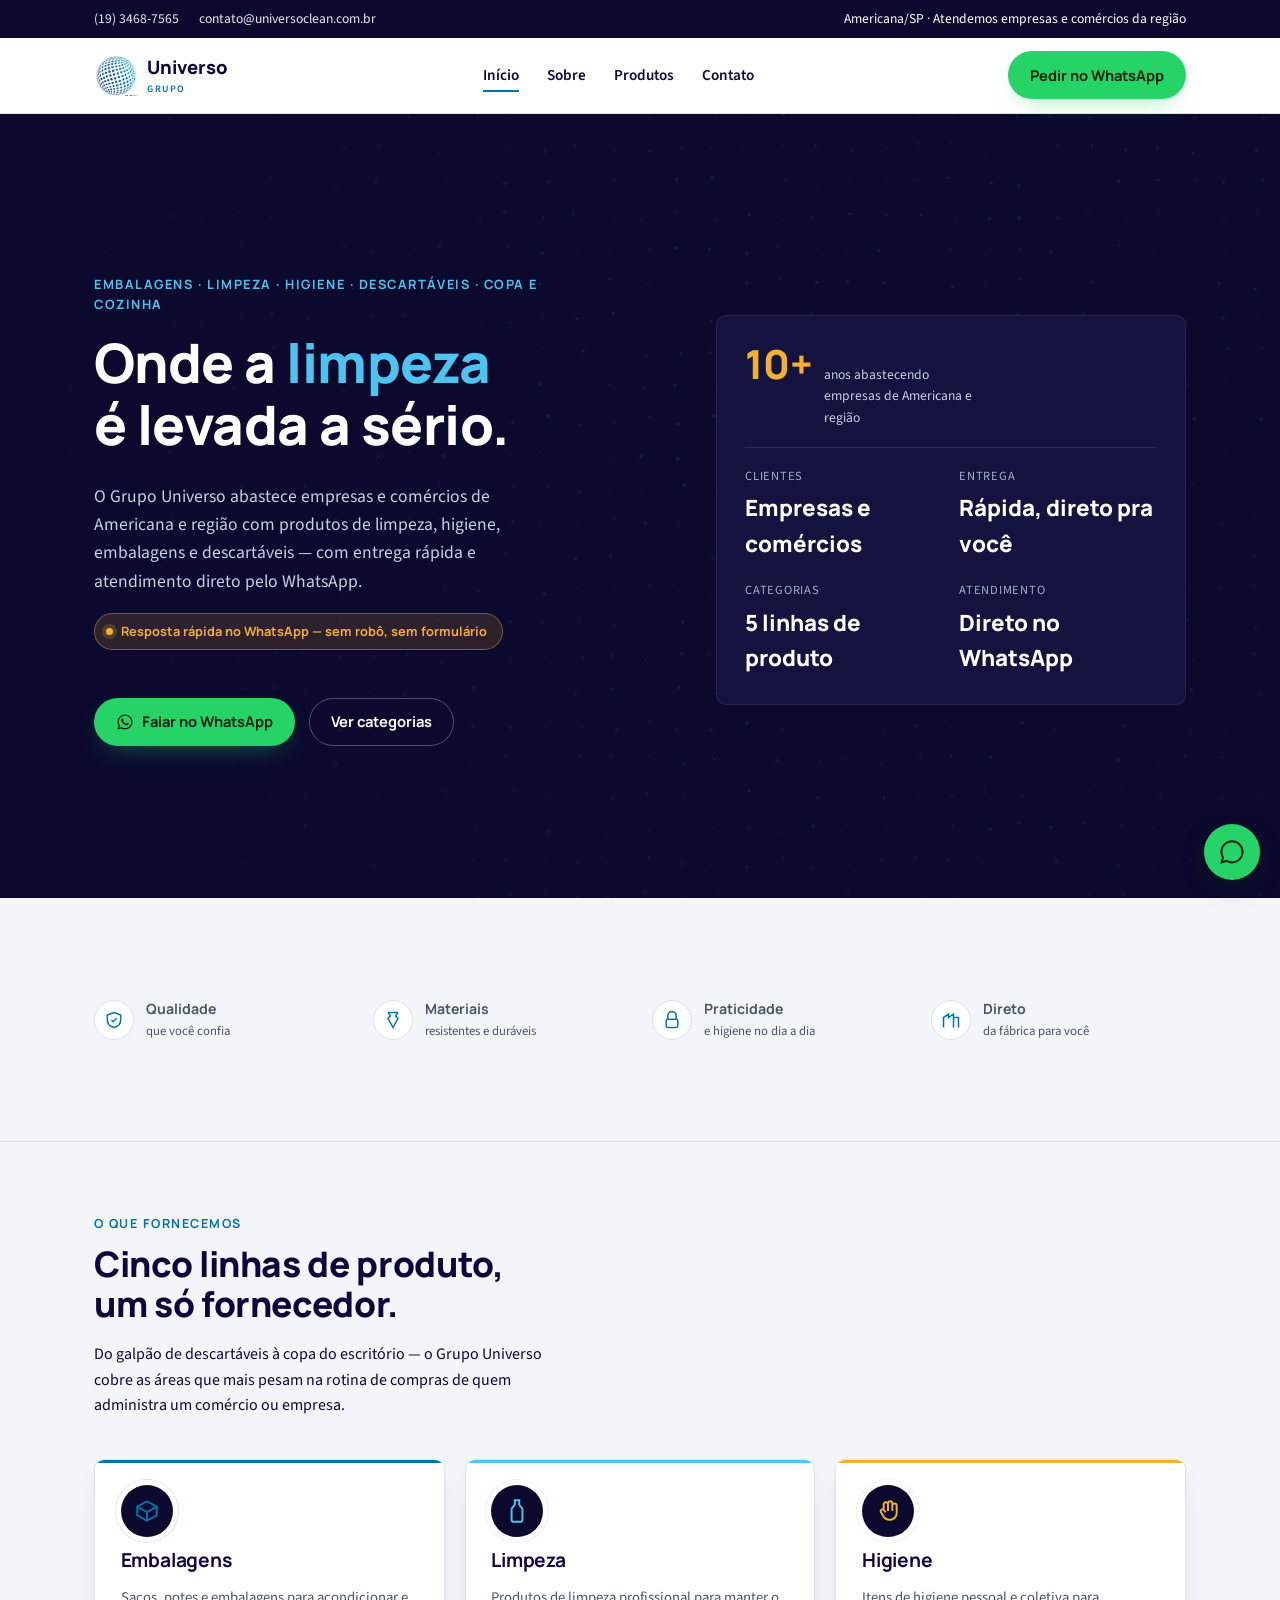
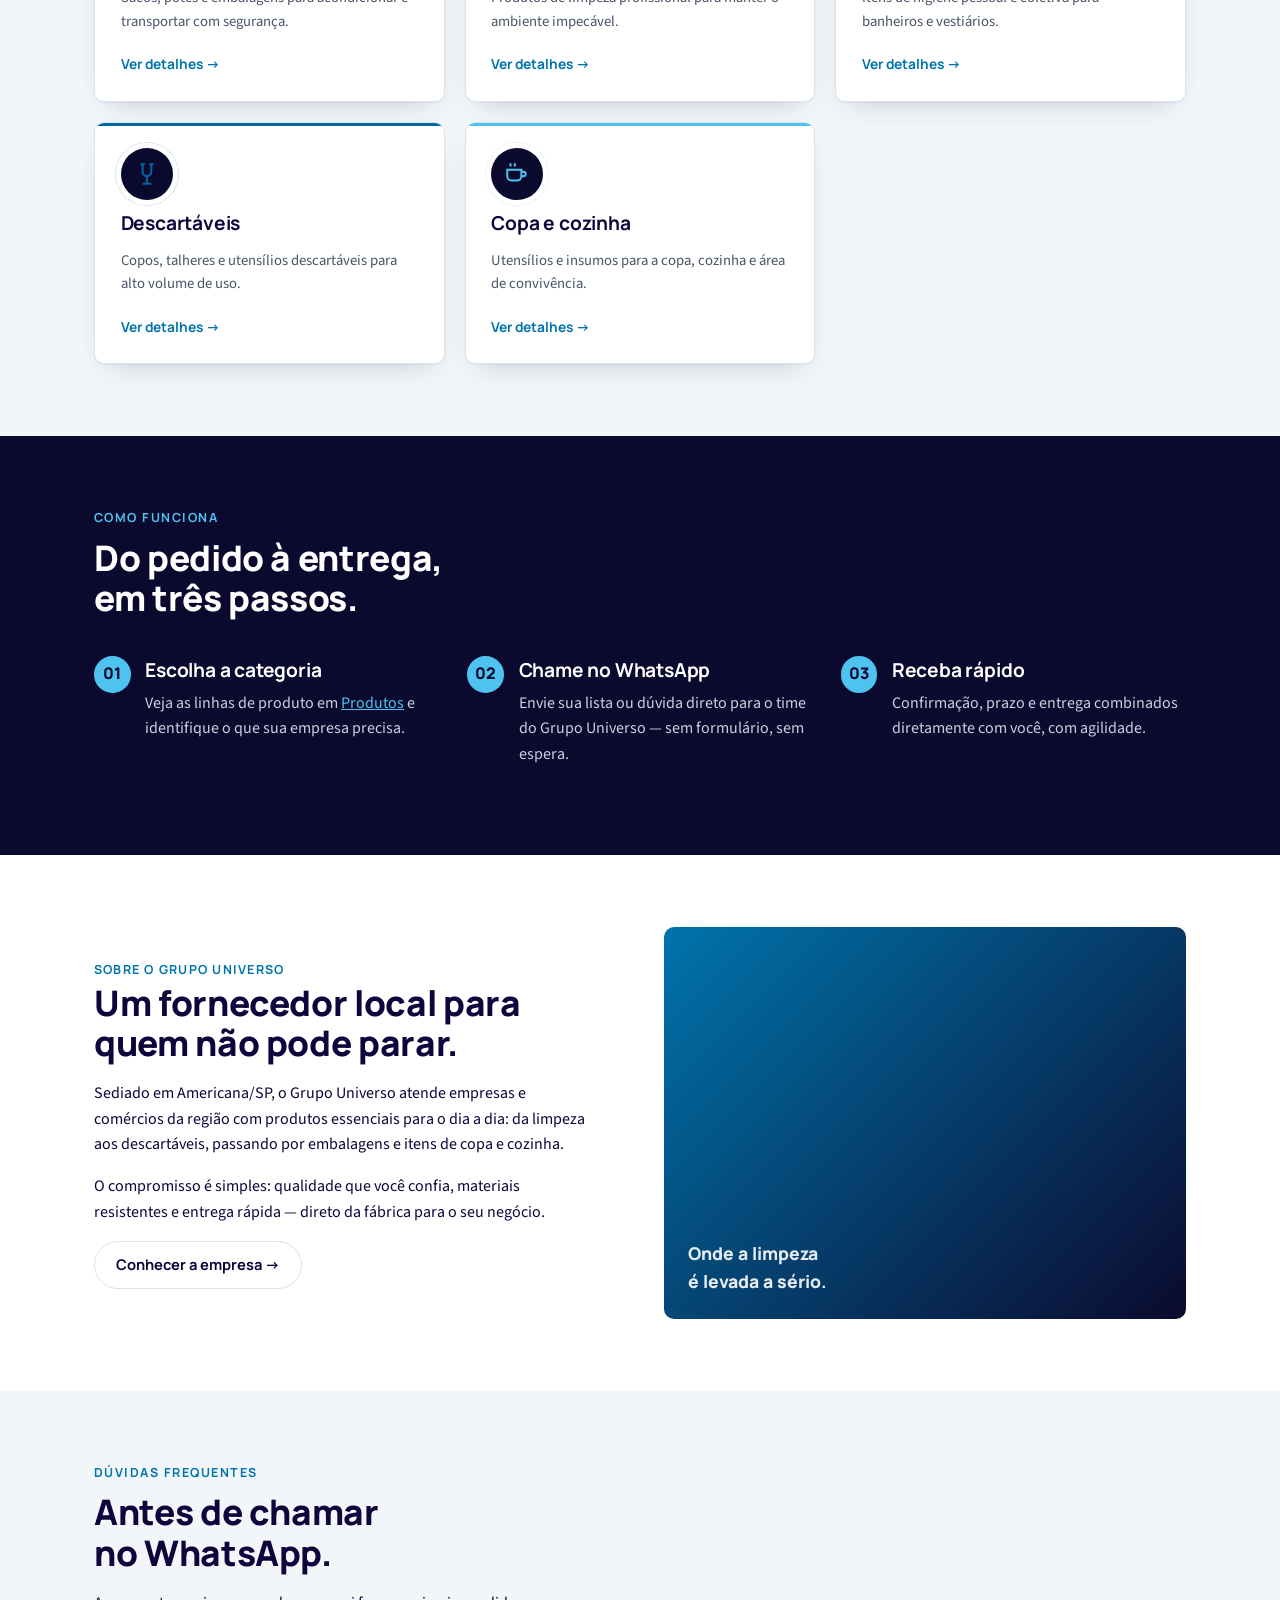
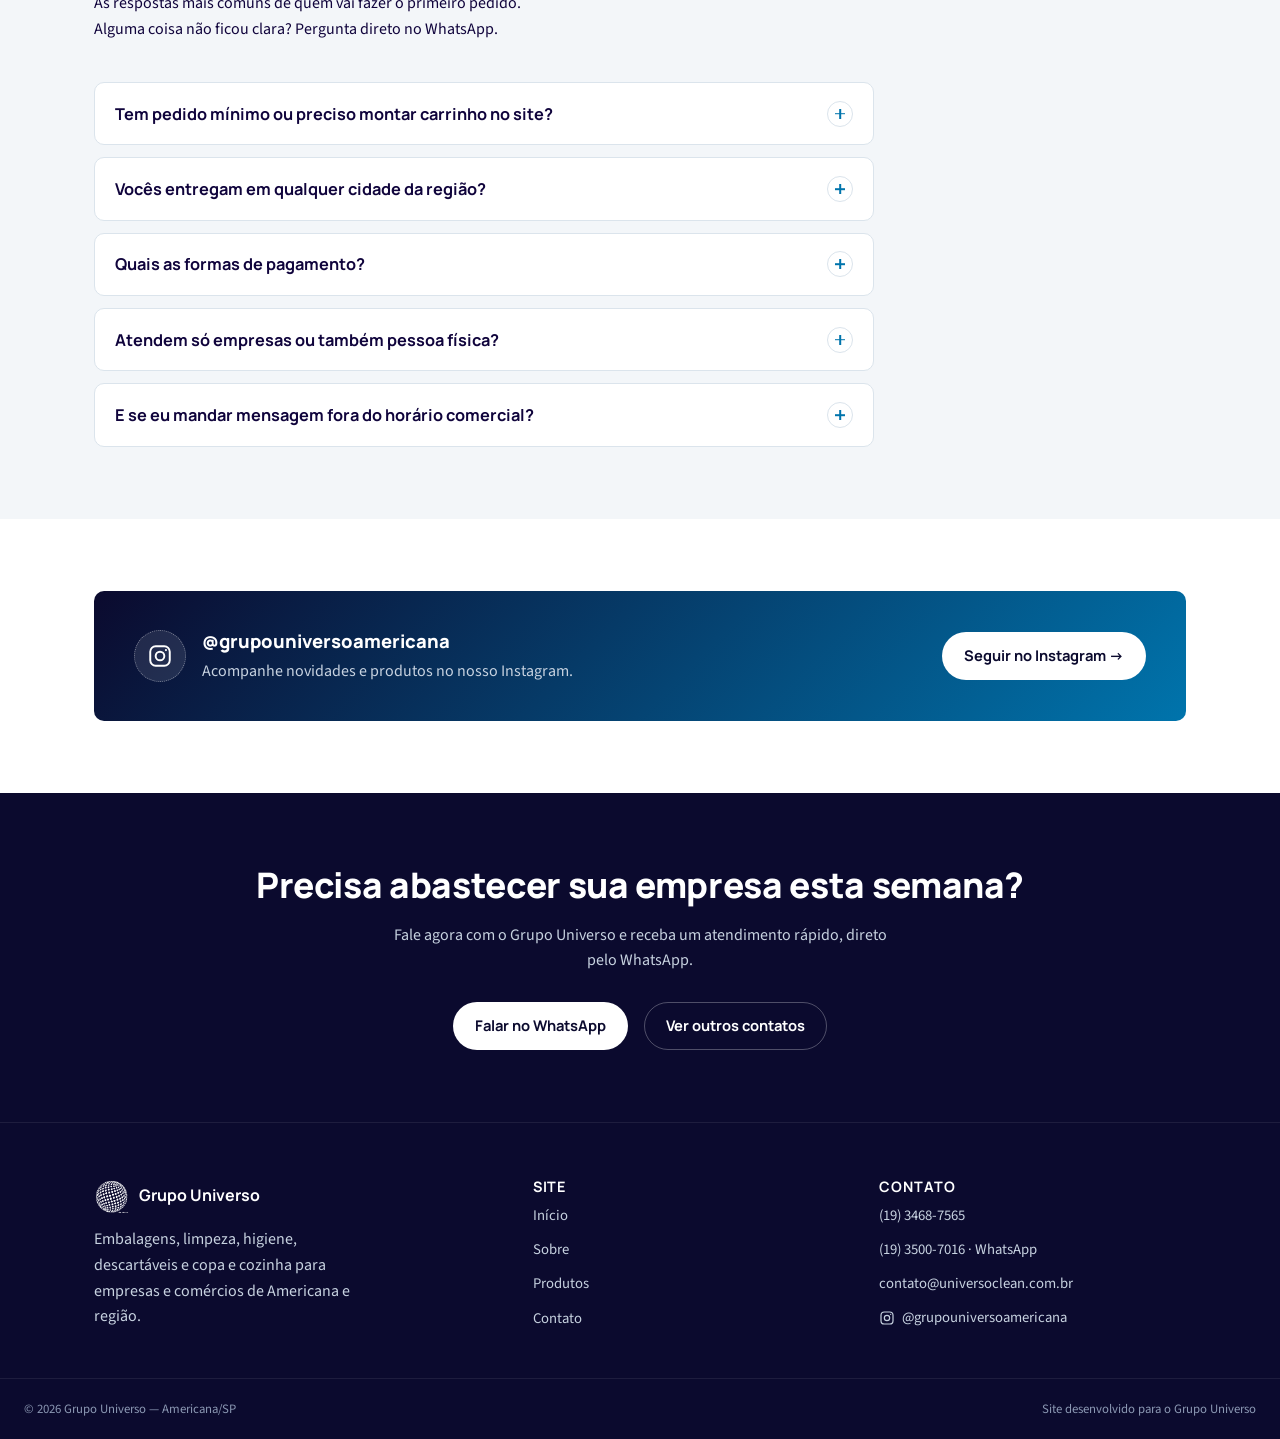
==== commit 3c5d393c: "Corrige ícone do Instagram gigante: define width/height no SVG O <svg> da seção "Siga no Instagram" " ====
--- a/index.html
+++ b/index.html
@@ -250,7 +250,7 @@
     <div class="social-cta">
       <div class="social-text">
         <span class="social-icon">
-          <svg viewBox="0 0 24 24" fill="none" stroke="currentColor" stroke-width="1.8"><rect x="3" y="3" width="18" height="18" rx="5"/><circle cx="12" cy="12" r="4"/><circle cx="17.5" cy="6.5" r="1" fill="currentColor" stroke="none"/></svg>
+          <svg viewBox="0 0 24 24" width="26" height="26" fill="none" stroke="currentColor" stroke-width="1.8"><rect x="3" y="3" width="18" height="18" rx="5"/><circle cx="12" cy="12" r="4"/><circle cx="17.5" cy="6.5" r="1" fill="currentColor" stroke="none"/></svg>
         </span>
         <div>
           <span class="handle">@grupouniversoamericana</span>
@@ -308,7 +308,7 @@
 </footer>
 
 <a class="wa-float" href="https://wa.me/551935007016?text=Ol%C3%A1!%20Vim%20pelo%20site%20e%20quero%20fazer%20um%20pedido." target="_blank" rel="noopener" aria-label="Falar no WhatsApp">
-  <svg viewBox="0 0 24 24" fill="currentColor"><path d="M12.04 2C6.58 2 2.13 6.45 2.13 11.91c0 1.75.46 3.39 1.26 4.81L2 22l5.42-1.42a9.87 9.87 0 0 0 4.62 1.17h.01c5.46 0 9.9-4.45 9.9-9.91C21.96 6.45 17.5 2 12.04 2Zm0 18.06h-.01a8.2 8.2 0 0 1-4.18-1.14l-.3-.18-3.12.82.83-3.04-.2-.31a8.19 8.19 0 0 1-1.26-4.3c0-4.53 3.69-8.22 8.24-8.22 2.2 0 4.27.86 5.82 2.41a8.16 8.16 0 0 1 2.41 5.82c0 4.54-3.69 8.14-8.23 8.14Z"/></svg>
+  <svg viewBox="0 0 24 24" width="28" height="28" fill="currentColor"><path d="M12.04 2C6.58 2 2.13 6.45 2.13 11.91c0 1.75.46 3.39 1.26 4.81L2 22l5.42-1.42a9.87 9.87 0 0 0 4.62 1.17h.01c5.46 0 9.9-4.45 9.9-9.91C21.96 6.45 17.5 2 12.04 2Zm0 18.06h-.01a8.2 8.2 0 0 1-4.18-1.14l-.3-.18-3.12.82.83-3.04-.2-.31a8.19 8.19 0 0 1-1.26-4.3c0-4.53 3.69-8.22 8.24-8.22 2.2 0 4.27.86 5.82 2.41a8.16 8.16 0 0 1 2.41 5.82c0 4.54-3.69 8.14-8.23 8.14Z"/></svg>
 </a>
 
 <div class="mobile-cta-bar">
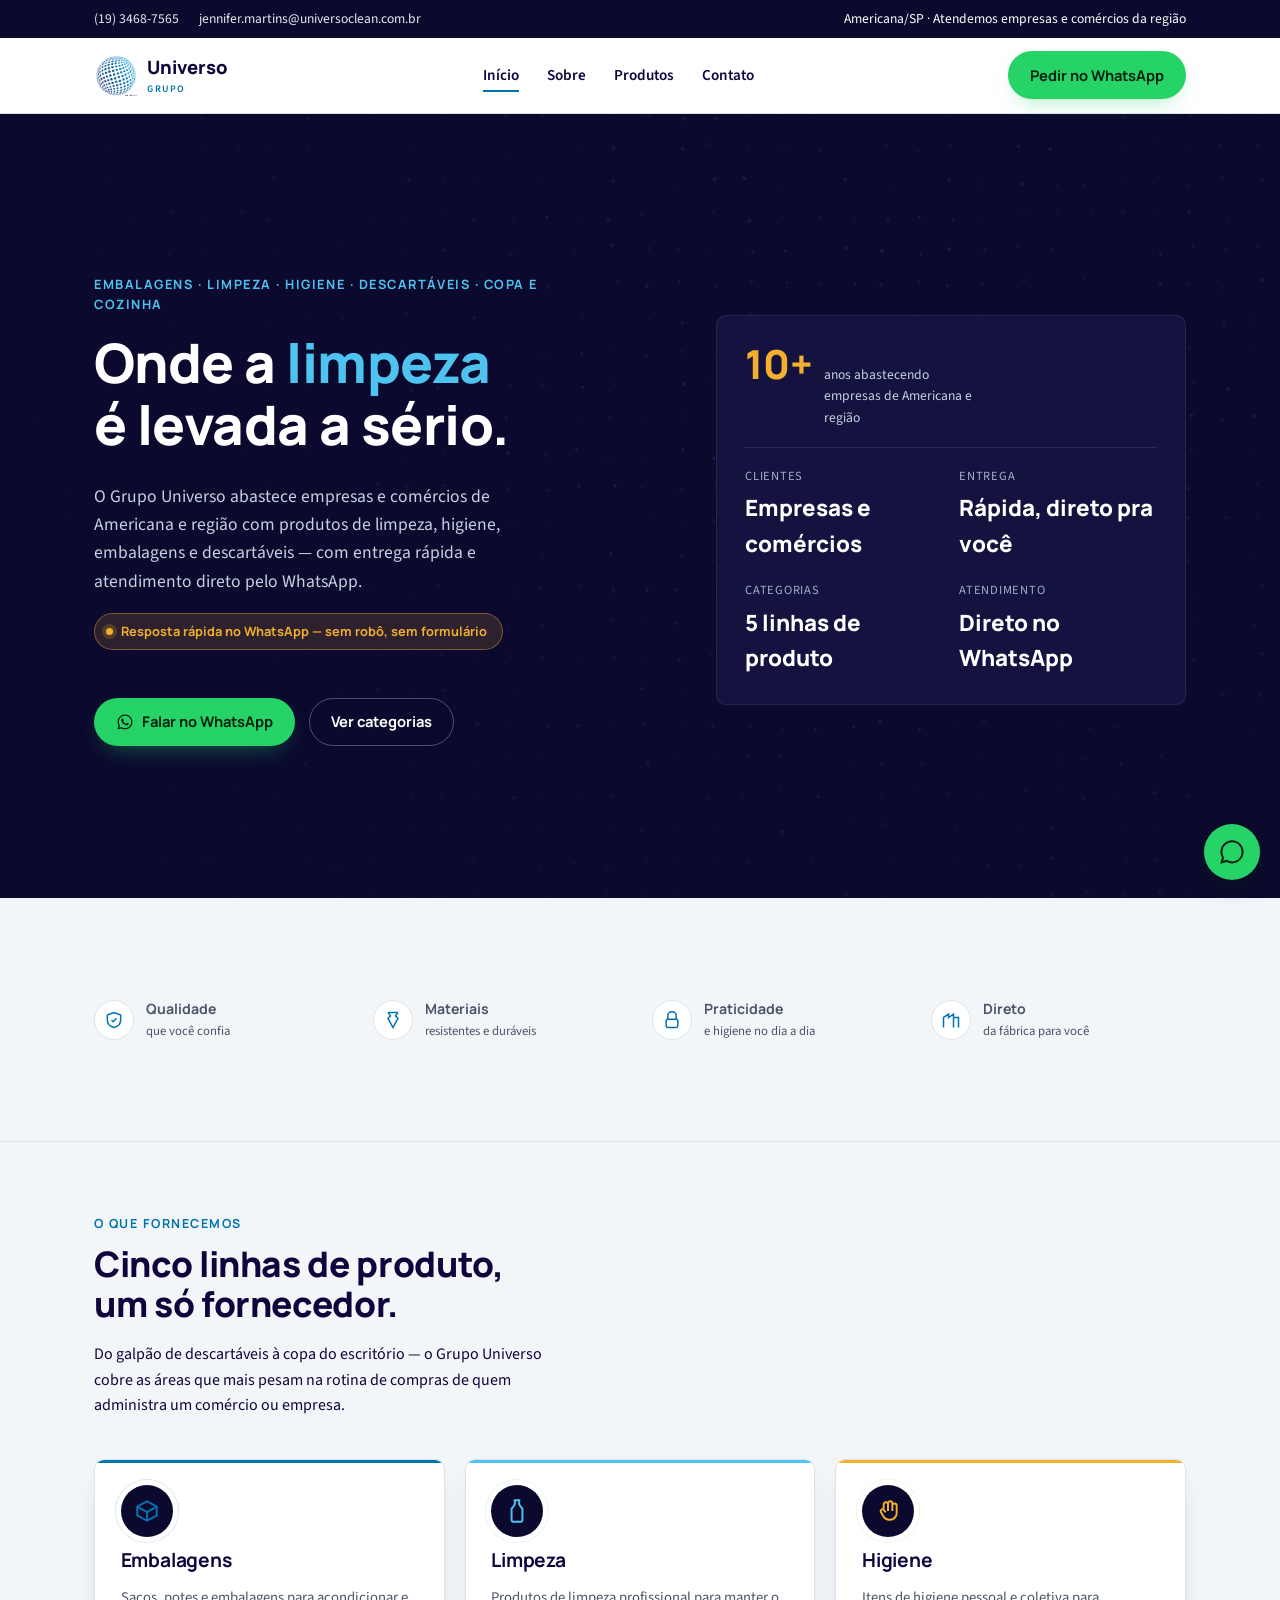
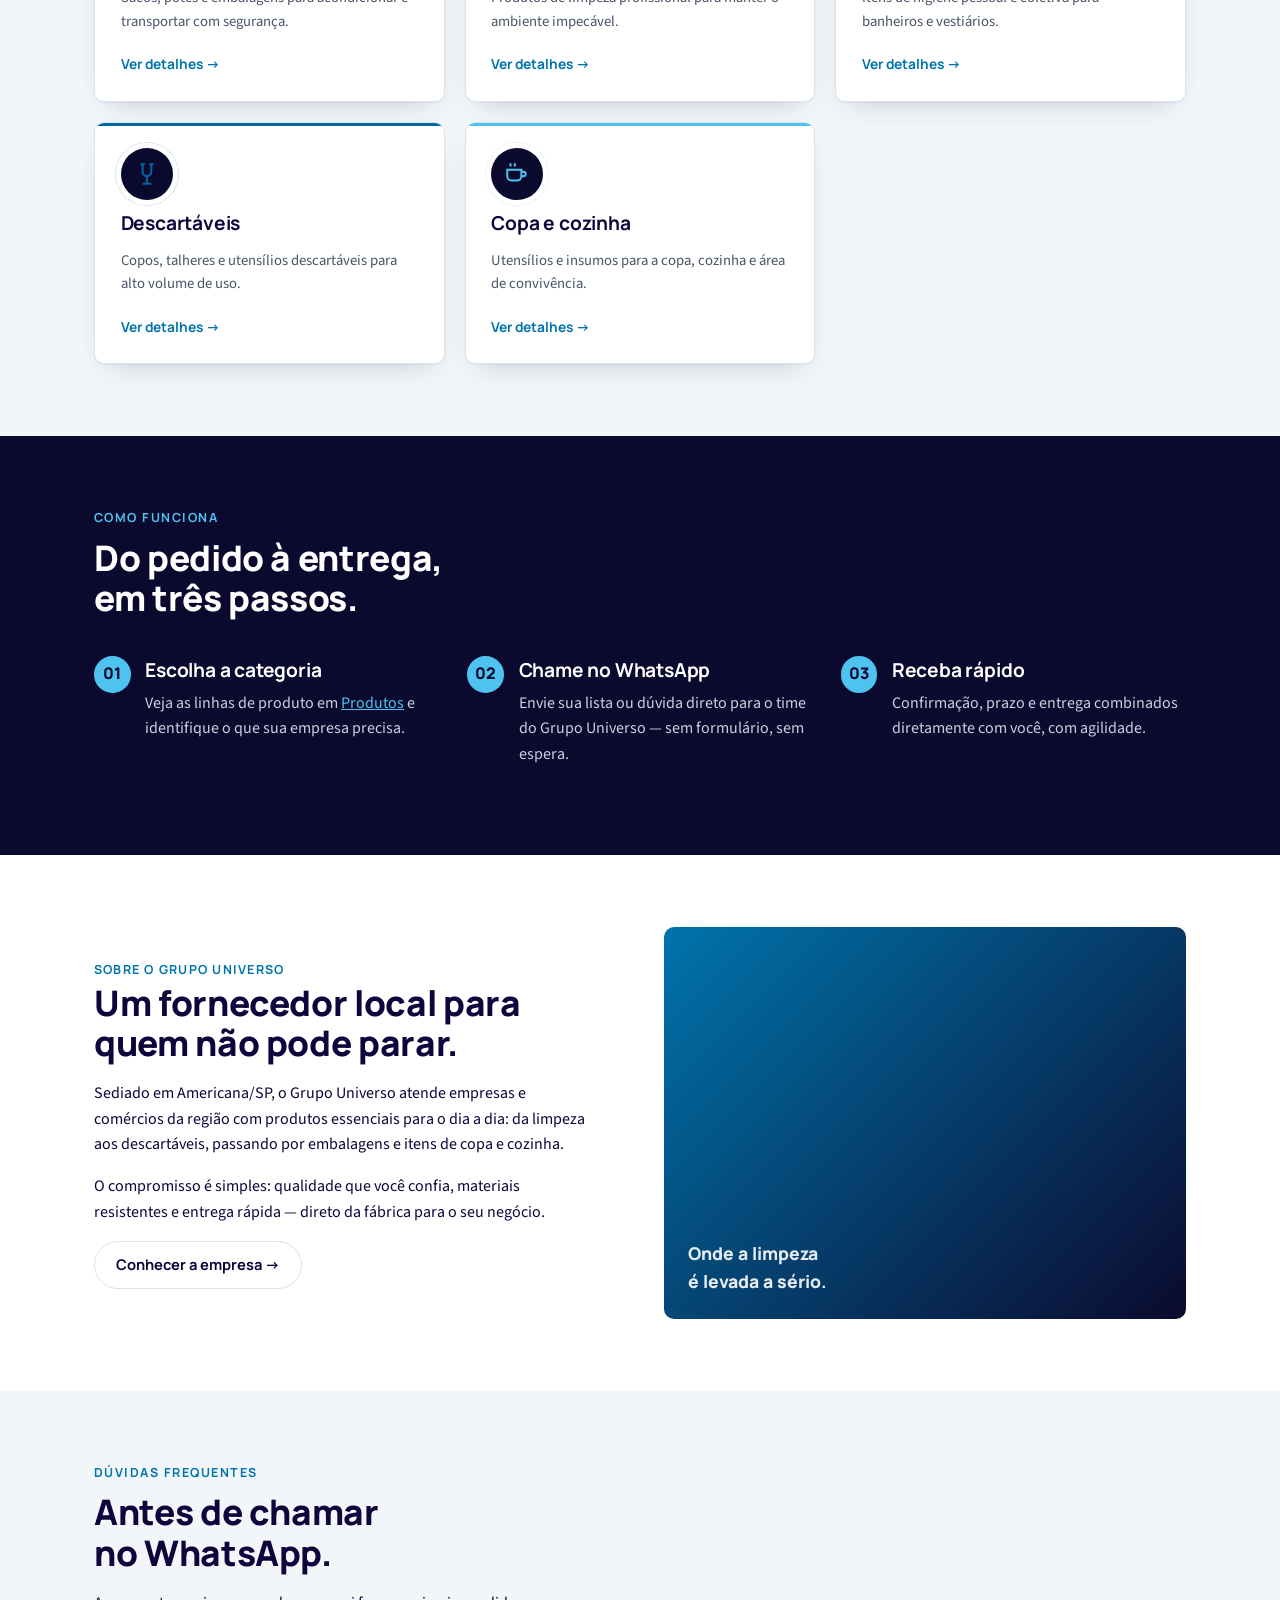
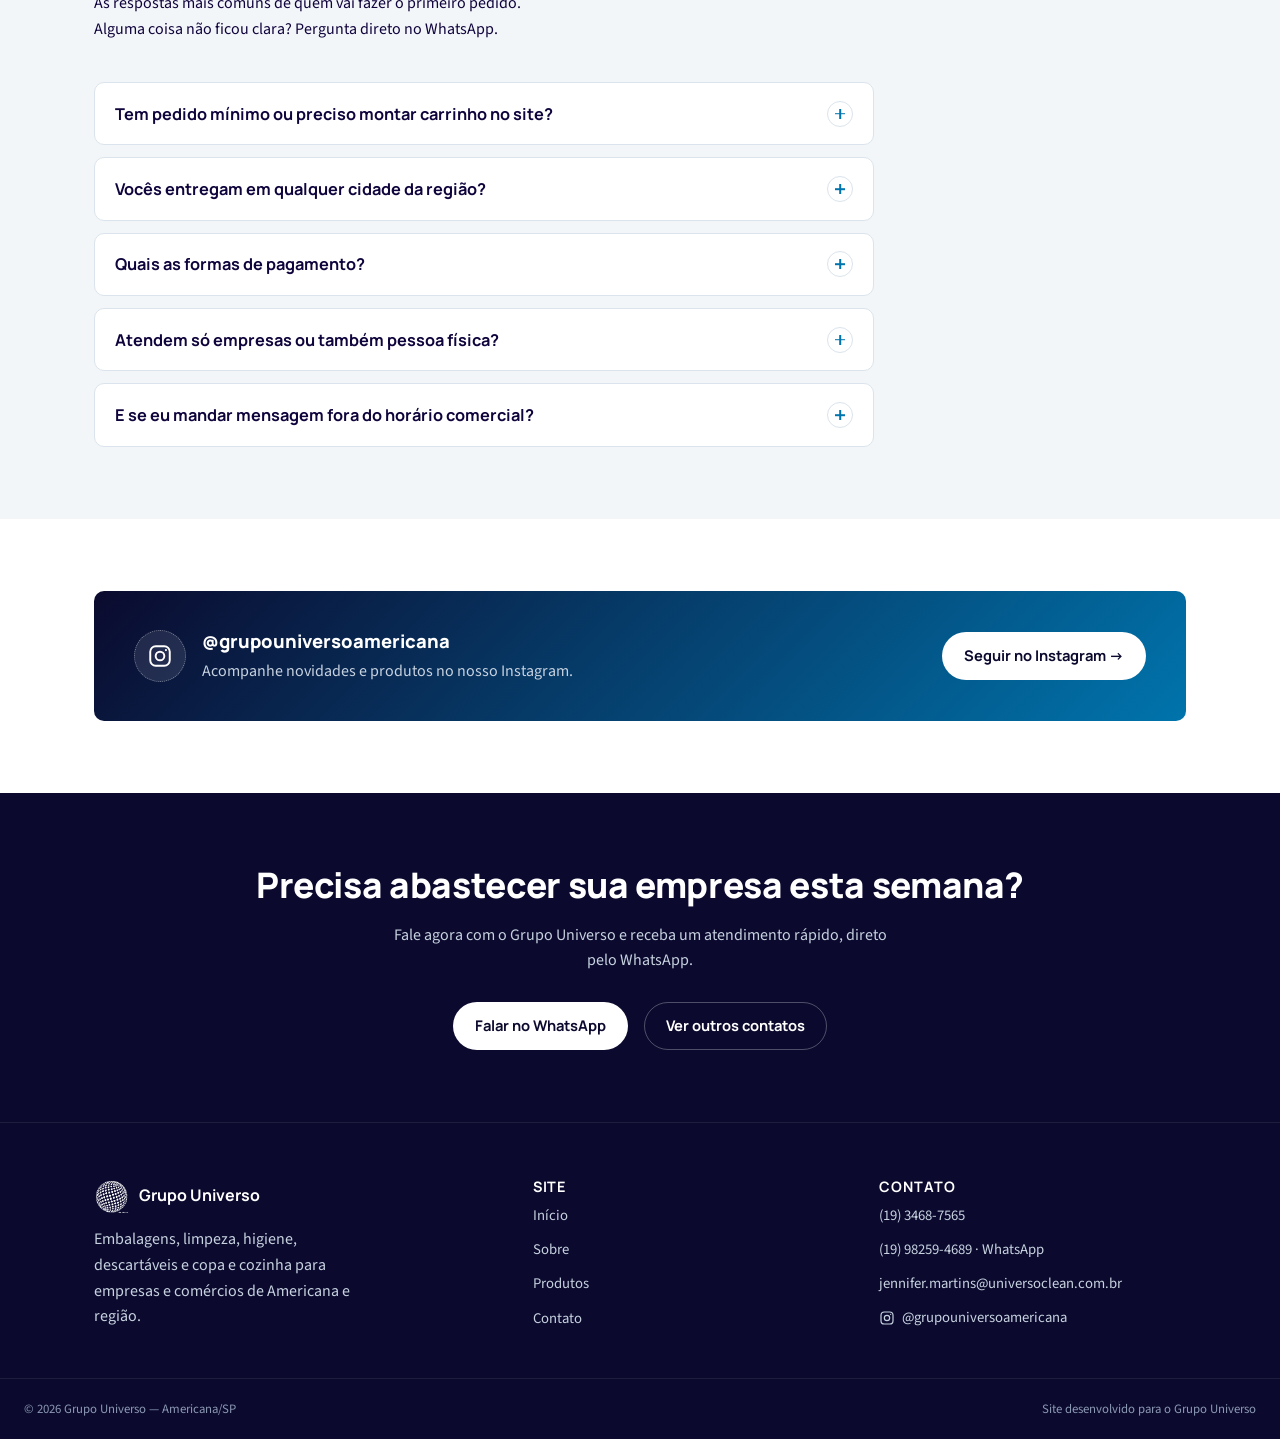
==== commit be0d84e1: "Atualiza e-mail e WhatsApp de atendimento - E-mail de contato passa de contato@universoclean.com.br " ====
--- a/index.html
+++ b/index.html
@@ -28,7 +28,7 @@
   "image": "https://grupouniversoamericana.com/assets/logo.png",
   "url": "https://grupouniversoamericana.com/",
   "telephone": "+551934687565",
-  "email": "contato@universoclean.com.br",
+  "email": "jennifer.martins@universoclean.com.br",
   "address": {
     "@type": "PostalAddress",
     "streetAddress": "Estrada da Servidão Bom Recreio, 530 — Galpão 05",
@@ -48,7 +48,7 @@
   <div class="container">
     <div class="topbar-links">
       <a href="tel:+551934687565">(19) 3468-7565</a>
-      <a href="mailto:contato@universoclean.com.br">contato@universoclean.com.br</a>
+      <a href="mailto:jennifer.martins@universoclean.com.br">jennifer.martins@universoclean.com.br</a>
     </div>
     <div class="topbar-links">
       <span>Americana/SP · Atendemos empresas e comércios da região</span>
@@ -71,7 +71,7 @@
       </ul>
     </nav>
     <div style="display:flex; align-items:center; gap:0.75rem;">
-      <a class="btn btn-primary" href="https://wa.me/551935007016?text=Ol%C3%A1!%20Vim%20pelo%20site%20e%20quero%20fazer%20um%20pedido." target="_blank" rel="noopener">
+      <a class="btn btn-primary" href="https://wa.me/5519982594689?text=Ol%C3%A1!%20Vim%20pelo%20site%20e%20quero%20fazer%20um%20pedido." target="_blank" rel="noopener">
         Pedir no WhatsApp
       </a>
       <button class="nav-toggle" id="navToggle" aria-label="Abrir menu" aria-expanded="false" aria-controls="mainNav">
@@ -90,7 +90,7 @@
       <p class="lede">O Grupo Universo abastece empresas e comércios de Americana e região com produtos de limpeza, higiene, embalagens e descartáveis — com entrega rápida e atendimento direto pelo WhatsApp.</p>
       <span class="badge badge-amber" style="margin-bottom:1.25rem;"><span class="dot"></span>Resposta rápida no WhatsApp — sem robô, sem formulário</span>
       <div class="actions">
-        <a class="btn btn-primary" href="https://wa.me/551935007016?text=Ol%C3%A1!%20Vim%20pelo%20site%20e%20quero%20fazer%20um%20pedido." target="_blank" rel="noopener">
+        <a class="btn btn-primary" href="https://wa.me/5519982594689?text=Ol%C3%A1!%20Vim%20pelo%20site%20e%20quero%20fazer%20um%20pedido." target="_blank" rel="noopener">
           <svg viewBox="0 0 24 24" fill="currentColor" width="18" height="18"><path d="M12.04 2C6.58 2 2.13 6.45 2.13 11.91c0 1.75.46 3.39 1.26 4.81L2 22l5.42-1.42a9.87 9.87 0 0 0 4.62 1.17h.01c5.46 0 9.9-4.45 9.9-9.91C21.96 6.45 17.5 2 12.04 2Zm0 18.06h-.01a8.2 8.2 0 0 1-4.18-1.14l-.3-.18-3.12.82.83-3.04-.2-.31a8.19 8.19 0 0 1-1.26-4.3c0-4.53 3.69-8.22 8.24-8.22 2.2 0 4.27.86 5.82 2.41a8.16 8.16 0 0 1 2.41 5.82c0 4.54-3.69 8.14-8.23 8.14Zm4.52-6.16c-.25-.12-1.47-.72-1.7-.81-.23-.08-.39-.12-.56.13-.17.25-.64.81-.78.97-.14.17-.29.19-.54.06-.25-.12-1.04-.38-1.98-1.22-.73-.65-1.23-1.45-1.37-1.7-.14-.25-.02-.38.11-.5.11-.11.25-.29.37-.43.12-.15.16-.25.25-.42.08-.17.04-.31-.02-.43-.06-.12-.56-1.34-.76-1.84-.2-.48-.41-.42-.56-.42-.14 0-.31-.02-.48-.02-.17 0-.43.06-.66.31-.23.25-.86.84-.86 2.05 0 1.21.88 2.38 1 2.54.12.17 1.73 2.64 4.19 3.7.59.25 1.04.4 1.4.52.59.19 1.12.16 1.54.1.47-.07 1.47-.6 1.68-1.18.21-.58.21-1.08.15-1.18-.06-.1-.23-.16-.48-.28Z"/></svg>
           Falar no WhatsApp
         </a>
@@ -267,7 +267,7 @@
     <h2>Precisa abastecer sua empresa esta semana?</h2>
     <p>Fale agora com o Grupo Universo e receba um atendimento rápido, direto pelo WhatsApp.</p>
     <div class="actions">
-      <a class="btn btn-light" href="https://wa.me/551935007016?text=Ol%C3%A1!%20Vim%20pelo%20site%20e%20quero%20fazer%20um%20pedido." target="_blank" rel="noopener">Falar no WhatsApp</a>
+      <a class="btn btn-light" href="https://wa.me/5519982594689?text=Ol%C3%A1!%20Vim%20pelo%20site%20e%20quero%20fazer%20um%20pedido." target="_blank" rel="noopener">Falar no WhatsApp</a>
       <a class="btn btn-ghost" style="color:#fff; border-color:rgba(255,255,255,0.28);" href="contato.html">Ver outros contatos</a>
     </div>
   </div>
@@ -295,8 +295,8 @@
       <h4>Contato</h4>
       <ul>
         <li><a href="tel:+551934687565">(19) 3468-7565</a></li>
-        <li><a href="https://wa.me/551935007016" target="_blank" rel="noopener">(19) 3500-7016 · WhatsApp</a></li>
-        <li><a href="mailto:contato@universoclean.com.br">contato@universoclean.com.br</a></li>
+        <li><a href="https://wa.me/5519982594689" target="_blank" rel="noopener">(19) 98259-4689 · WhatsApp</a></li>
+        <li><a href="mailto:jennifer.martins@universoclean.com.br">jennifer.martins@universoclean.com.br</a></li>
         <li><a href="https://www.instagram.com/grupouniversoamericana/" target="_blank" rel="noopener" style="display:inline-flex; align-items:center; gap:0.4rem;"><svg viewBox="0 0 24 24" width="16" height="16" fill="none" stroke="currentColor" stroke-width="1.8"><rect x="3" y="3" width="18" height="18" rx="5"/><circle cx="12" cy="12" r="4"/><circle cx="17.5" cy="6.5" r="1" fill="currentColor" stroke="none"/></svg>@grupouniversoamericana</a></li>
       </ul>
     </div>
@@ -307,7 +307,7 @@
   </div>
 </footer>
 
-<a class="wa-float" href="https://wa.me/551935007016?text=Ol%C3%A1!%20Vim%20pelo%20site%20e%20quero%20fazer%20um%20pedido." target="_blank" rel="noopener" aria-label="Falar no WhatsApp">
+<a class="wa-float" href="https://wa.me/5519982594689?text=Ol%C3%A1!%20Vim%20pelo%20site%20e%20quero%20fazer%20um%20pedido." target="_blank" rel="noopener" aria-label="Falar no WhatsApp">
   <svg viewBox="0 0 24 24" width="28" height="28" fill="currentColor"><path d="M12.04 2C6.58 2 2.13 6.45 2.13 11.91c0 1.75.46 3.39 1.26 4.81L2 22l5.42-1.42a9.87 9.87 0 0 0 4.62 1.17h.01c5.46 0 9.9-4.45 9.9-9.91C21.96 6.45 17.5 2 12.04 2Zm0 18.06h-.01a8.2 8.2 0 0 1-4.18-1.14l-.3-.18-3.12.82.83-3.04-.2-.31a8.19 8.19 0 0 1-1.26-4.3c0-4.53 3.69-8.22 8.24-8.22 2.2 0 4.27.86 5.82 2.41a8.16 8.16 0 0 1 2.41 5.82c0 4.54-3.69 8.14-8.23 8.14Z"/></svg>
 </a>
 
@@ -315,7 +315,7 @@
   <a class="btn btn-ghost btn-icon" href="tel:+551934687565" aria-label="Ligar para o Grupo Universo">
     <svg viewBox="0 0 24 24" width="20" height="20" fill="none" stroke="currentColor" stroke-width="1.8"><path d="M22 16.92v3a2 2 0 0 1-2.18 2 19.79 19.79 0 0 1-8.63-3.07 19.5 19.5 0 0 1-6-6 19.79 19.79 0 0 1-3.07-8.67A2 2 0 0 1 4.11 2h3a2 2 0 0 1 2 1.72c.13.96.36 1.9.68 2.81a2 2 0 0 1-.45 2.11L8.09 9.91a16 16 0 0 0 6 6l1.27-1.27a2 2 0 0 1 2.11-.45c.91.32 1.85.55 2.81.68A2 2 0 0 1 22 16.92Z"/></svg>
   </a>
-  <a class="btn btn-primary" href="https://wa.me/551935007016?text=Ol%C3%A1!%20Vim%20pelo%20site%20e%20quero%20fazer%20um%20pedido." target="_blank" rel="noopener">
+  <a class="btn btn-primary" href="https://wa.me/5519982594689?text=Ol%C3%A1!%20Vim%20pelo%20site%20e%20quero%20fazer%20um%20pedido." target="_blank" rel="noopener">
     <svg viewBox="0 0 24 24" fill="currentColor" width="18" height="18"><path d="M12.04 2C6.58 2 2.13 6.45 2.13 11.91c0 1.75.46 3.39 1.26 4.81L2 22l5.42-1.42a9.87 9.87 0 0 0 4.62 1.17h.01c5.46 0 9.9-4.45 9.9-9.91C21.96 6.45 17.5 2 12.04 2Zm0 18.06h-.01a8.2 8.2 0 0 1-4.18-1.14l-.3-.18-3.12.82.83-3.04-.2-.31a8.19 8.19 0 0 1-1.26-4.3c0-4.53 3.69-8.22 8.24-8.22 2.2 0 4.27.86 5.82 2.41a8.16 8.16 0 0 1 2.41 5.82c0 4.54-3.69 8.14-8.23 8.14Z"/></svg>
     Falar no WhatsApp
   </a>
